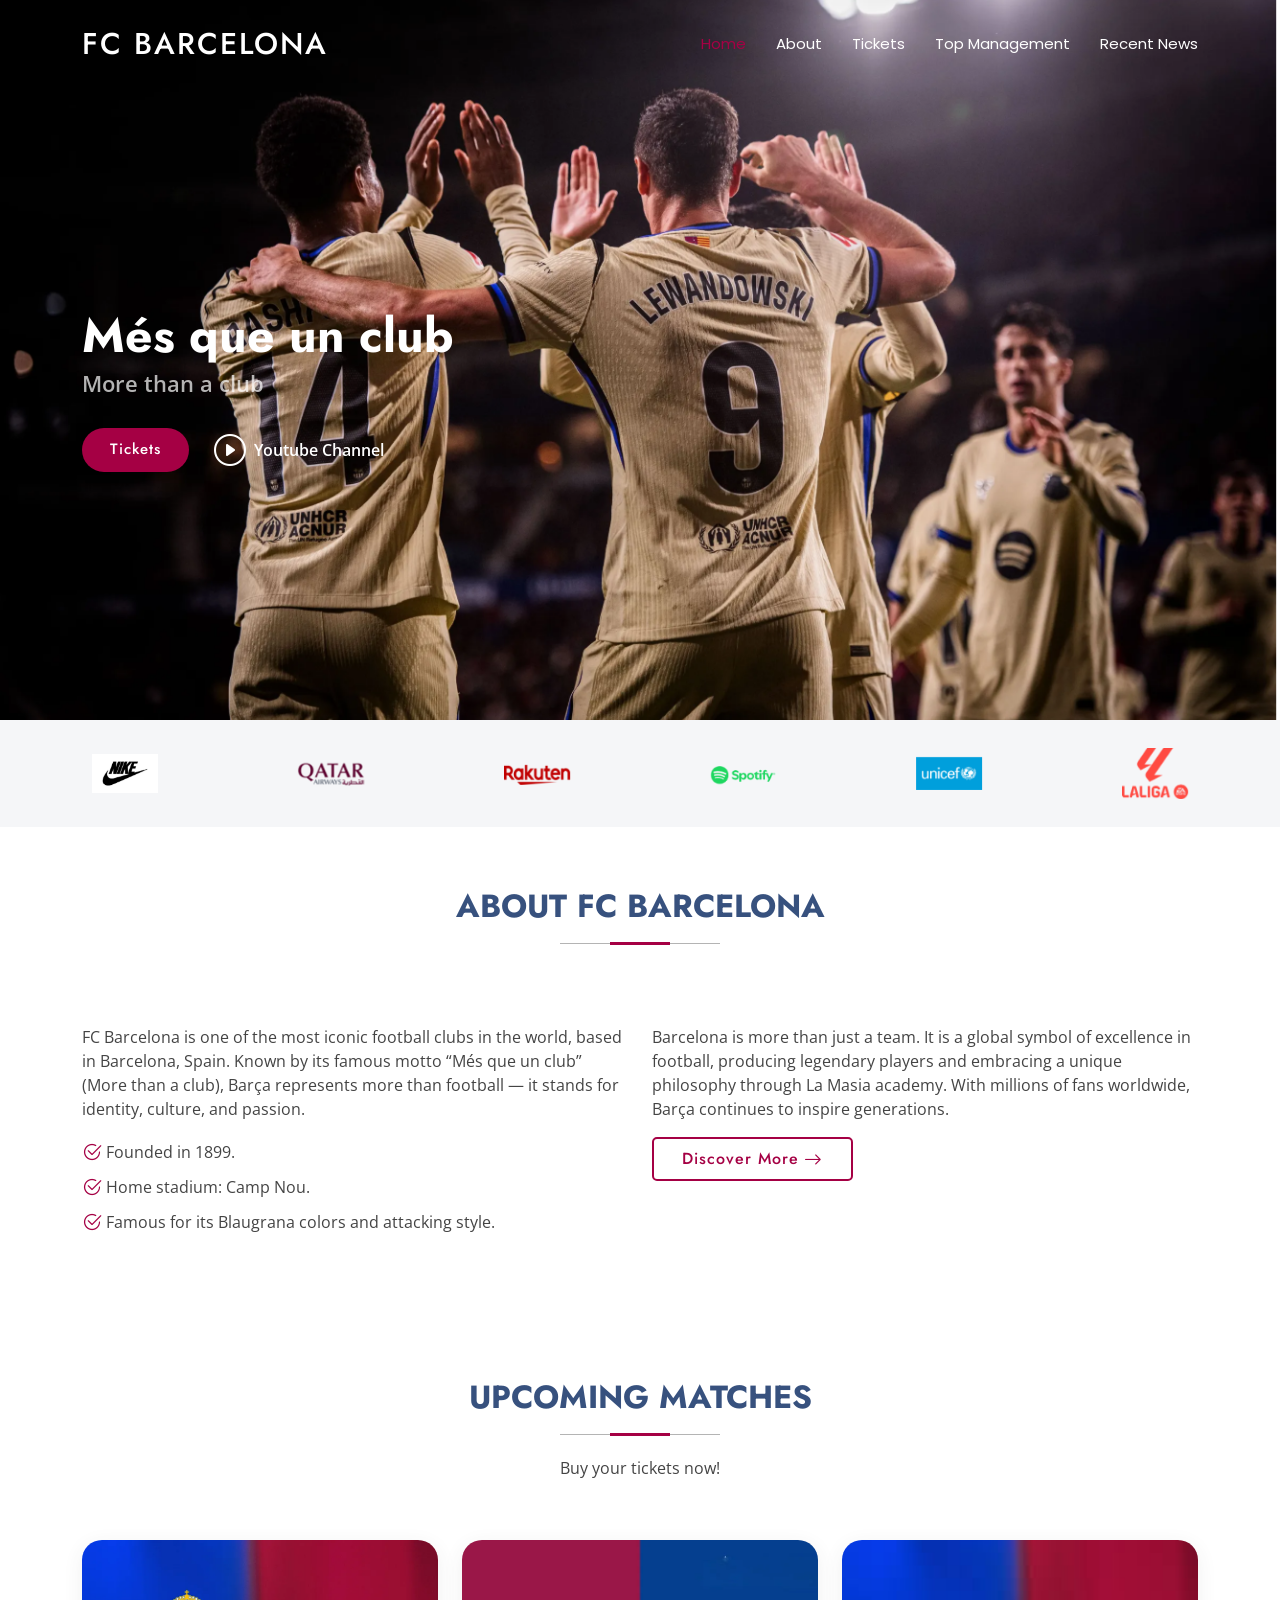
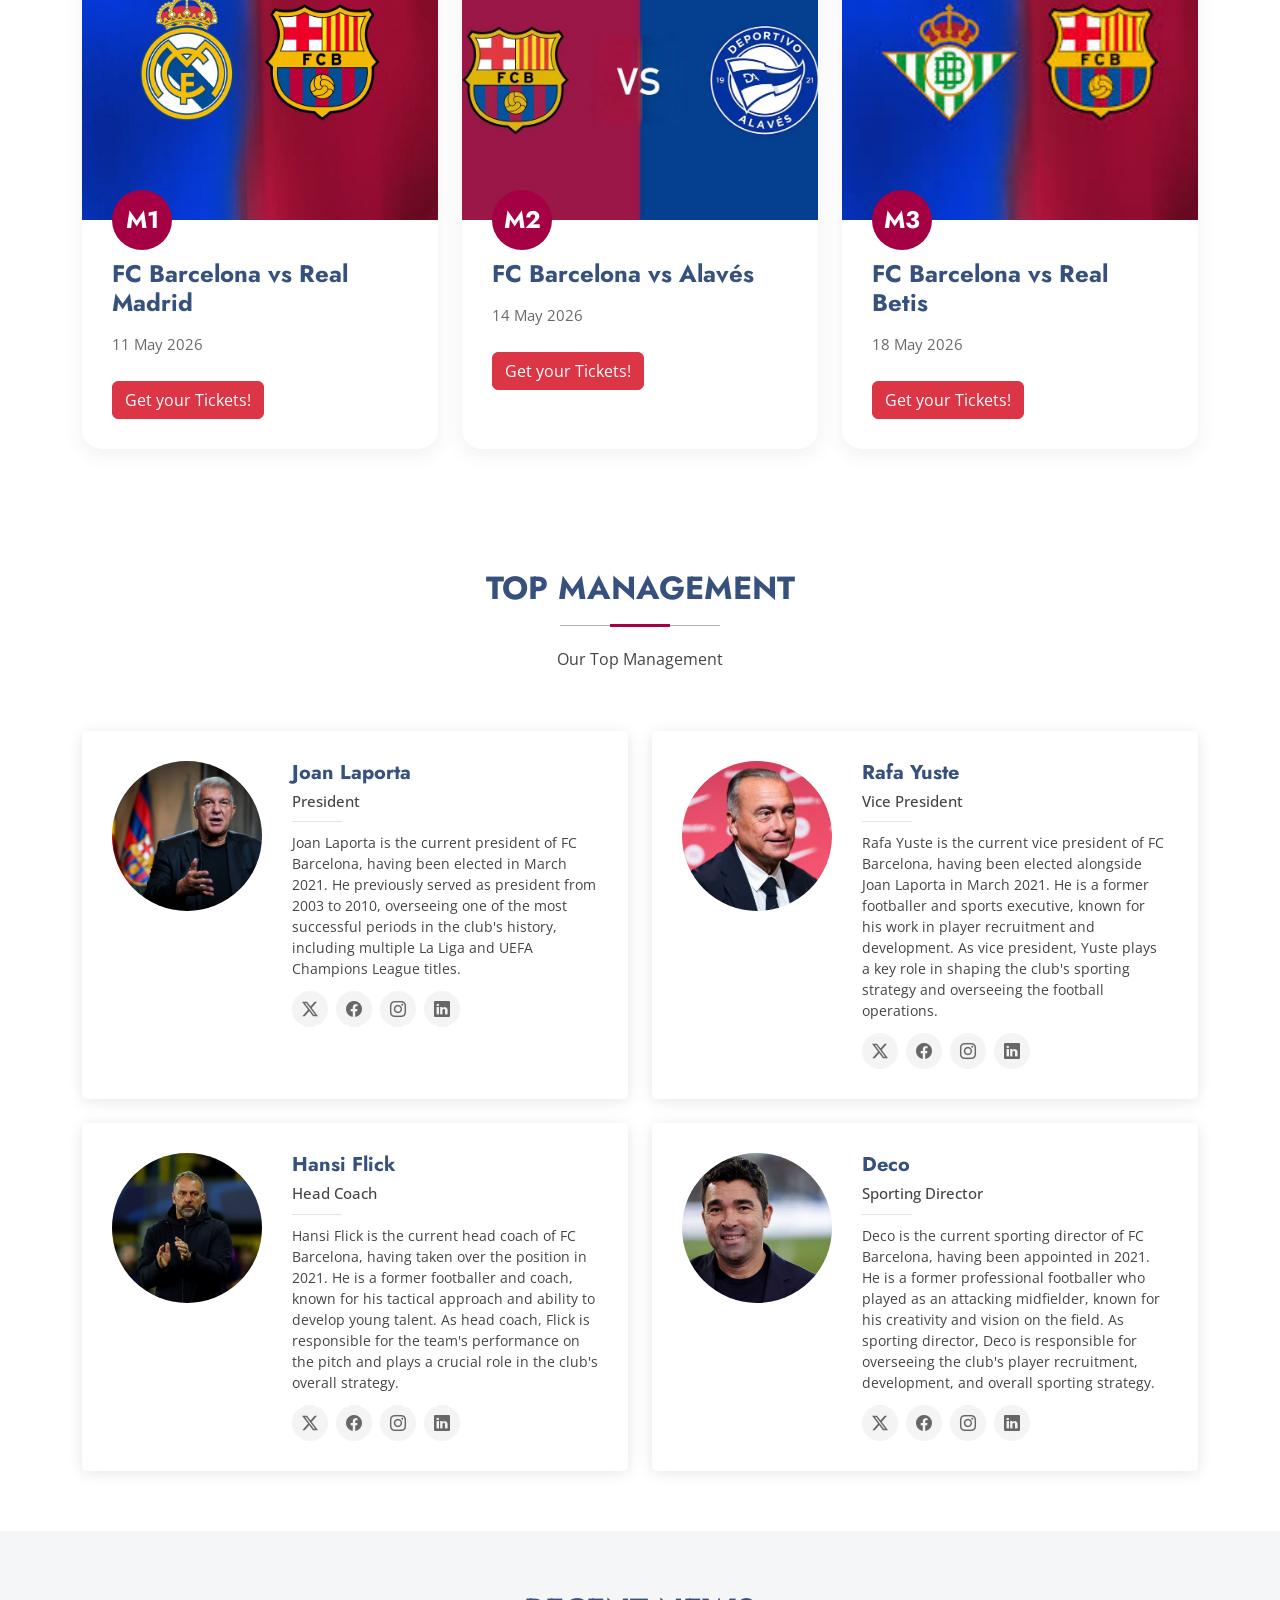
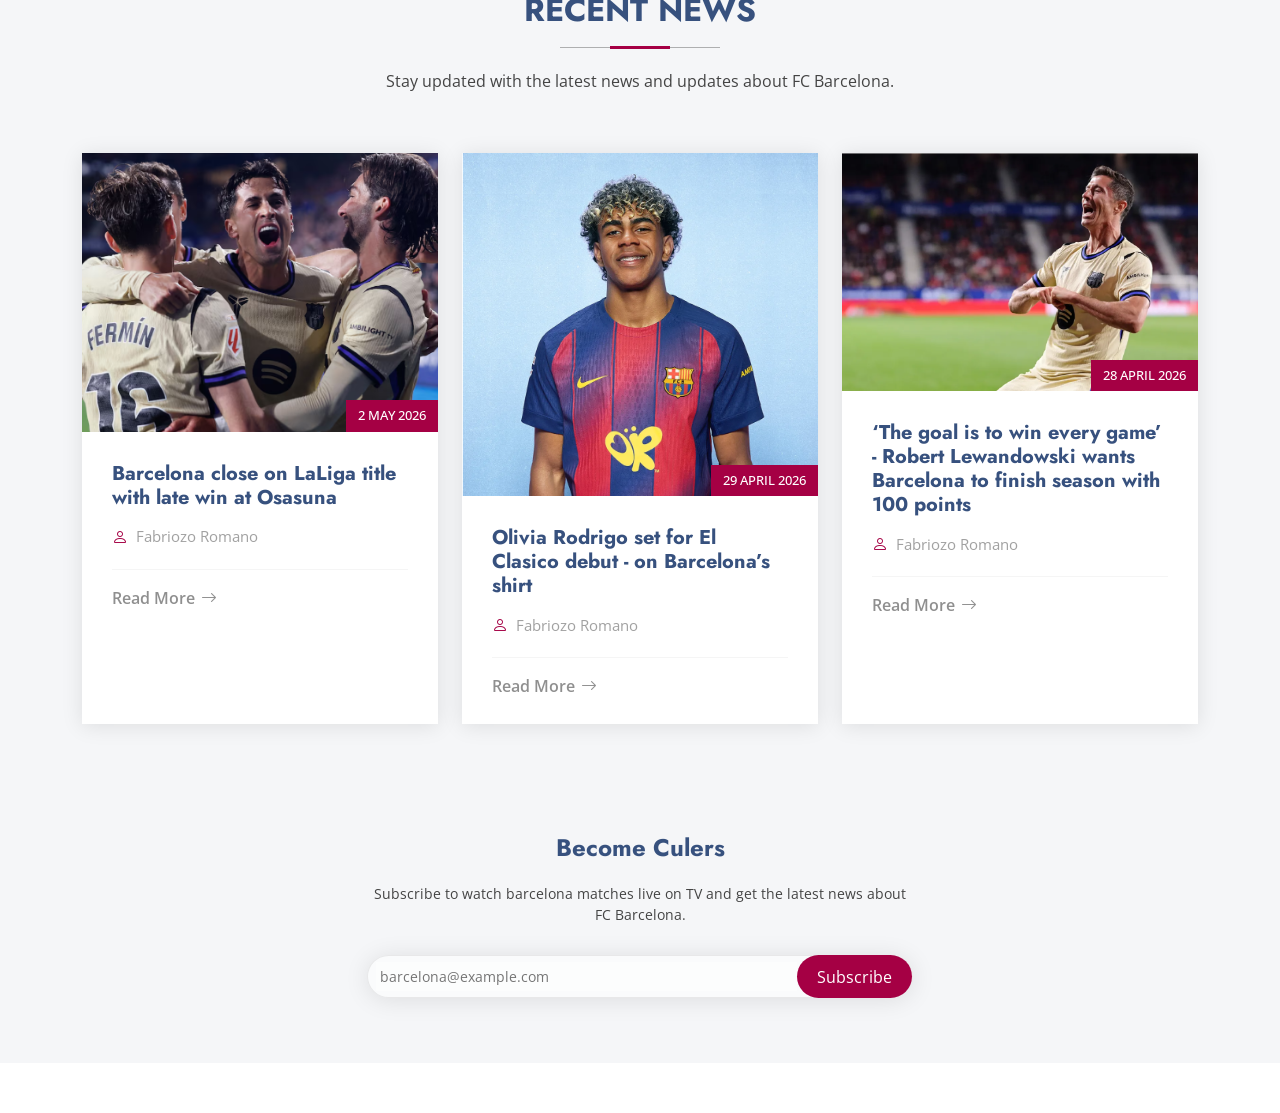
==== tugas_ets.html @ 49ce2899 "Tugas pra ETS" ====
<!doctype html>
<html lang="en">

<head>
    <meta charset="utf-8" />
    <meta content="width=device-width, initial-scale=1.0" name="viewport" />
    <title>Index - Arsha Bootstrap Template</title>
    <meta name="description" content="" />
    <meta name="keywords" content="" />

    <!-- Favicons -->
    <link href="assets/img/favicon.png" rel="icon" />
    <link href="assets/img/apple-touch-icon.png" rel="apple-touch-icon" />

    <!-- Fonts -->
    <link href="https://fonts.googleapis.com" rel="preconnect" />
    <link href="https://fonts.gstatic.com" rel="preconnect" crossorigin />
    <link
        href="https://fonts.googleapis.com/css2?family=Open+Sans:ital,wght@0,300;0,400;0,500;0,600;0,700;0,800;1,300;1,400;1,500;1,600;1,700;1,800&family=Poppins:ital,wght@0,100;0,200;0,300;0,400;0,500;0,600;0,700;0,800;0,900;1,100;1,200;1,300;1,400;1,500;1,600;1,700;1,800;1,900&family=Jost:ital,wght@0,100;0,200;0,300;0,400;0,500;0,600;0,700;0,800;0,900;1,100;1,200;1,300;1,400;1,500;1,600;1,700;1,800;1,900&display=swap"
        rel="stylesheet" />

    <!-- Vendor CSS Files -->
    <link href="assets/vendor/bootstrap/css/bootstrap.min.css" rel="stylesheet" />
    <link href="assets/vendor/bootstrap-icons/bootstrap-icons.css" rel="stylesheet" />
    <link href="assets/vendor/aos/aos.css" rel="stylesheet" />
    <link href="assets/vendor/glightbox/css/glightbox.min.css" rel="stylesheet" />
    <link href="assets/vendor/swiper/swiper-bundle.min.css" rel="stylesheet" />

    <!-- Main CSS File -->
    <link href="assets/css/main.css" rel="stylesheet" />

    <!-- =======================================================
  * Template Name: Arsha
  * Template URL: https://bootstrapmade.com/arsha-free-bootstrap-html-template-corporate/
  * Updated: Feb 22 2025 with Bootstrap v5.3.3
  * Author: BootstrapMade.com
  * License: https://bootstrapmade.com/license/
  ======================================================== -->
</head>

<body class="index-page">
    <header id="header" class="header d-flex align-items-center fixed-top">
        <div class="container-fluid container-xl position-relative d-flex align-items-center">
            <a href="index.html" class="logo d-flex align-items-center me-auto">
                <!-- Uncomment the line below if you also wish to use an image logo -->
                <!-- <img src="assets/img/logo.webp" alt=""> -->
                <h1 class="sitename">FC Barcelona</h1>
            </a>

            <nav id="navmenu" class="navmenu">
                <ul>
                    <li><a href="#hero" class="active">Home</a></li>
                    <li><a href="#about">About</a></li>
                    <li><a href="#tickets">Tickets</a></li>
                    <li><a href="#top-management">Top Management</a></li>
                    <li><a href="#recent-news-postst">Recent News</a></li>
                </ul>
                <i class="mobile-nav-toggle d-xl-none bi bi-list"></i>
            </nav>
        </div>
    </header>

    <main class="main">
        <!-- Hero Section -->
        <section id="hero" class="hero section dark-background" style="
          background-image: url(&quot;assets/img/fc\ barcelona.png&quot;);
          background-size: cover;
          background-position: center;
        ">
            <div class="container">
                <div class="row gy-4">
                    <div class="col-lg-6 order-2 order-lg-1 d-flex flex-column justify-content-center"
                        data-aos="zoom-out">
                        <h1>Més que un club</h1>
                        <p>More than a club</p>
                        <div class="d-flex">
                            <a href="#tickets" class="btn-get-started">Tickets</a>
                            <a href="https://www.youtube.com/channel/UC14UlmYlSNiQCBe9Eookf_A"
                                class="glightbox btn-watch-video d-flex align-items-center"><i
                                    class="bi bi-play-circle"></i><span>Youtube Channel</span></a>
                        </div>
                    </div>
                </div>
            </div>
        </section>
        <!-- /Hero Section -->

        <!-- Clients Section -->
        <section id="clients" class="clients section light-background">
            <div class="container" data-aos="zoom-in">
                <div class="swiper init-swiper">
                    <script type="application/json" class="swiper-config">
              {
                "loop": true,
                "speed": 600,
                "autoplay": {
                  "delay": 5000
                },
                "slidesPerView": "auto",
                "pagination": {
                  "el": ".swiper-pagination",
                  "type": "bullets",
                  "clickable": true
                },
                "breakpoints": {
                  "320": {
                    "slidesPerView": 2,
                    "spaceBetween": 40
                  },
                  "480": {
                    "slidesPerView": 3,
                    "spaceBetween": 60
                  },
                  "640": {
                    "slidesPerView": 4,
                    "spaceBetween": 80
                  },
                  "992": {
                    "slidesPerView": 5,
                    "spaceBetween": 120
                  },
                  "1200": {
                    "slidesPerView": 6,
                    "spaceBetween": 120
                  }
                }
              }
            </script>
                    <div class="swiper-wrapper align-items-center">
                        <div class="swiper-slide">
                            <img src="assets/img/logo/nike.jpg" class="img-fluid" alt="" />
                        </div>
                        <div class="swiper-slide">
                            <img src="assets/img/logo/qatar-airways.png" class="img-fluid" alt="" />
                        </div>
                        <div class="swiper-slide">
                            <img src="assets/img/logo/rakuten.png" class="img-fluid" alt="" />
                        </div>
                        <div class="swiper-slide">
                            <img src="assets/img/logo/spotify.png" class="img-fluid" alt="" />
                        </div>
                        <div class="swiper-slide">
                            <img src="assets/img/logo/unicef.png" class="img-fluid" alt="" />
                        </div>
                        <div class="swiper-slide">
                            <img src="assets/img/logo/LaLiga_EA_Sports_2023_Vertical_Logo.svg.png" class="img-fluid"
                                alt="" />
                        </div>
                        <div class="swiper-slide">
                            <img src="assets/img/logo/New_Beko_logo.svg.png" class="img-fluid" alt="" />
                        </div>
                        <div class="swiper-slide">
                            <img src="assets/img/logo/UEFA_Champions_League.svg" class="img-fluid" alt="" />
                        </div>
                    </div>
                </div>
            </div>
        </section>
        <!-- /Clients Section -->

        <!-- About Section -->
        <section id="about" class="about section">
            <div class="container section-title" data-aos="fade-up">
                <h2>About FC Barcelona</h2>
            </div>

            <div class="container">
                <div class="row gy-4">
                    <div class="col-lg-6 content" data-aos="fade-up" data-aos-delay="100">
                        <p>
                            FC Barcelona is one of the most iconic football clubs in the
                            world, based in Barcelona, Spain. Known by its famous motto “Més
                            que un club” (More than a club), Barça represents more than
                            football — it stands for identity, culture, and passion.
                        </p>
                        <ul>
                            <li>
                                <i class="bi bi-check2-circle"></i>
                                <span>Founded in 1899.</span>
                            </li>
                            <li>
                                <i class="bi bi-check2-circle"></i>
                                <span>Home stadium: Camp Nou.</span>
                            </li>
                            <li>
                                <i class="bi bi-check2-circle"></i>
                                <span>Famous for its Blaugrana colors and attacking style.</span>
                            </li>
                        </ul>
                    </div>

                    <div class="col-lg-6" data-aos="fade-up" data-aos-delay="200">
                        <p>
                            Barcelona is more than just a team. It is a global symbol of
                            excellence in football, producing legendary players and
                            embracing a unique philosophy through La Masia academy. With
                            millions of fans worldwide, Barça continues to inspire
                            generations.
                        </p>
                        <a href="#" class="read-more">
                            <span>Discover More</span><i class="bi bi-arrow-right"></i>
                        </a>
                    </div>
                </div>
            </div>
        </section>
        <!-- Tickets Section -->
        <section id="tickets" class="work-process section">
            <!-- Section Title -->
            <div class="container section-title" data-aos="fade-up">
                <h2>Upcoming Matches</h2>
                <p>Buy your tickets now!</p>
            </div>
            <!-- End Section Title -->

            <div class="container" data-aos="fade-up" data-aos-delay="100">
                <div class="row gy-5">
                    <div class="col-lg-4" data-aos="fade-up" data-aos-delay="200">
                        <div class="steps-item">
                            <div class="steps-image">
                                <img src="assets/img/tickets/madrid.webp" alt="Step 1" class="img-fluid"
                                    loading="lazy" />
                            </div>
                            <div class="steps-content">
                                <div class="steps-number">M1</div>
                                <h3>FC Barcelona vs Real Madrid</h3>
                                <p>11 May 2026</p>
                                <div class="steps-features">
                                    <a href="#" class="btn btn-danger">Get your Tickets!</a>
                                </div>
                            </div>
                        </div>
                        <!-- End Steps Item -->
                    </div>
                     <div class="col-lg-4" data-aos="fade-up" data-aos-delay="200">
                        <div class="steps-item">
                            <div class="steps-image">
                                <img src="assets/img/tickets/alaves.webp" alt="Step 1" class="img-fluid"
                                    loading="lazy" />
                            </div>
                            <div class="steps-content">
                                <div class="steps-number">M2</div>
                                <h3>FC Barcelona vs Alavés</h3>
                                <p>14 May 2026</p>
                                <div class="steps-features">
                                    <a href="#" class="btn btn-danger">Get your Tickets!</a>
                                </div>
                            </div>
                        </div>
                        <!-- End Steps Item -->
                    </div>
                    <div class="col-lg-4" data-aos="fade-up" data-aos-delay="200">
                        <div class="steps-item">
                            <div class="steps-image">
                                <img src="assets/img/tickets/realbetis.jpg" alt="Step 1" class="img-fluid"
                                    loading="lazy" />
                            </div>
                            <div class="steps-content">
                                <div class="steps-number">M3</div>
                                <h3>FC Barcelona vs Real Betis</h3>
                                <p>18 May 2026</p>
                                <div class="steps-features">
                                    <a href="#" class="btn btn-danger">Get your Tickets!</a>
                                </div>
                            </div>
                        </div>
                        <!-- End Steps Item -->
                    </div>
                </div>
            </div>
        </section>
        <!-- /Tickets Section -->
         
        <!-- Top Management Section -->
        <section id="top-management" class="team section">
            <!-- Section Title -->
            <div class="container section-title" data-aos="fade-up">
                <h2>Top Management</h2>
                <p>
                   Our Top Management
                </p>
            </div>
            <!-- End Section Title -->

            <div class="container">
                <div class="row gy-4">
                    <div class="col-lg-6" data-aos="fade-up" data-aos-delay="100">
                        <div class="team-member d-flex align-items-start">
                            <div class="pic">
                                <img src="assets/img/top-management/joanlaporta.webp" class="img-fluid" alt="" />
                            </div>
                            <div class="member-info">
                                <h4>Joan Laporta</h4>
                                <span>President</span>
                                <p>
                                    Joan Laporta is the current president of FC Barcelona, having
                                    been elected in March 2021. He previously served as president
                                    from 2003 to 2010, overseeing one of the most successful
                                    periods in the club's history, including multiple La Liga and
                                    UEFA Champions League titles.
                                </p>
                                <div class="social">
                                    <a href=""><i class="bi bi-twitter-x"></i></a>
                                    <a href=""><i class="bi bi-facebook"></i></a>
                                    <a href=""><i class="bi bi-instagram"></i></a>
                                    <a href=""> <i class="bi bi-linkedin"></i> </a>
                                </div>
                            </div>
                        </div>
                    </div>
                    <!-- End Top Management Member -->

                    <div class="col-lg-6" data-aos="fade-up" data-aos-delay="200">
                        <div class="team-member d-flex align-items-start">
                            <div class="pic">
                                <img src="assets/img/top-management/rafa-yuste-berharap-barcelona-menangkan-gelar-lebih-cepat.webp" class="img-fluid" alt="" />
                            </div>
                            <div class="member-info">
                                <h4>Rafa Yuste</h4>
                                <span>Vice President</span>
                                <p>
                                    Rafa Yuste is the current vice president of FC Barcelona, having
                                    been elected alongside Joan Laporta in March 2021. He is a
                                    former footballer and sports executive, known for his work in
                                    player recruitment and development. As vice president, Yuste
                                    plays a key role in shaping the club's sporting strategy and
                                    overseeing the football operations.
                                </p>
                                <div class="social">
                                    <a href=""><i class="bi bi-twitter-x"></i></a>
                                    <a href=""><i class="bi bi-facebook"></i></a>
                                    <a href=""><i class="bi bi-instagram"></i></a>
                                    <a href=""> <i class="bi bi-linkedin"></i> </a>
                                </div>
                            </div>
                        </div>
                    </div>
                    <!-- End Top Management Member -->

                    <div class="col-lg-6" data-aos="fade-up" data-aos-delay="300">
                        <div class="team-member d-flex align-items-start">
                            <div class="pic">
                                <img src="assets/img/top-management/hansi-flick-1762399552966.jpeg" class="img-fluid" alt="" />
                            </div>
                            <div class="member-info">
                                <h4>Hansi Flick</h4>
                                <span>Head Coach</span>
                                <p>
                                    Hansi Flick is the current head coach of FC Barcelona, having taken over the position in 2021. He is a former footballer and coach, known for his tactical approach and ability to develop young talent. As head coach, Flick is responsible for the team's performance on the pitch and plays a crucial role in the club's overall strategy.
                                </p>
                                <div class="social">
                                    <a href=""><i class="bi bi-twitter-x"></i></a>
                                    <a href=""><i class="bi bi-facebook"></i></a>
                                    <a href=""><i class="bi bi-instagram"></i></a>
                                    <a href=""> <i class="bi bi-linkedin"></i> </a>
                                </div>
                            </div>
                        </div>
                    </div>
                    <!-- End Top Management Member -->

                    <div class="col-lg-6" data-aos="fade-up" data-aos-delay="400">
                        <div class="team-member d-flex align-items-start">
                            <div class="pic">
                                <img src="assets/img/top-management/Deco.jpg" class="img-fluid" alt="" />
                            </div>
                            <div class="member-info">
                                <h4>Deco</h4>
                                <span>Sporting Director</span>
                                <p>
                                    Deco is the current sporting director of FC Barcelona, having
                                    been appointed in 2021. He is a former professional footballer
                                    who played as an attacking midfielder, known for his creativity
                                    and vision on the field. As sporting director, Deco is
                                    responsible for overseeing the club's player recruitment,
                                    development, and overall sporting strategy.
                                </p>
                                <div class="social">
                                    <a href=""><i class="bi bi-twitter-x"></i></a>
                                    <a href=""><i class="bi bi-facebook"></i></a>
                                    <a href=""><i class="bi bi-instagram"></i></a>
                                    <a href=""> <i class="bi bi-linkedin"></i> </a>
                                </div>
                            </div>
                        </div>
                    </div>
                    <!-- End Top Management Member -->
                </div>
            </div>
        </section>
        <!-- /Top Management Section -->

  

     

        <!-- Recent News  Section -->
        <section id="recent-news-postst" class="recent-blog-postst section light-background">
            <!-- Section Title -->
            <div class="container section-title" data-aos="fade-up">
                <h2>Recent News</h2>
                <p>
                    Stay updated with the latest news and updates about FC Barcelona.
                </p>
            </div>
            <!-- End Section Title -->

            <div class="container">
                <div class="row gy-5">
                    <div class="col-xl-4 col-md-6">
                        <div class="post-item position-relative h-100" data-aos="fade-up" data-aos-delay="100">
                            <div class="post-img position-relative overflow-hidden">
                                <img src="assets/img/news/news1.png" class="img-fluid" alt="" />
                                <span class="post-date">2 May 2026</span>
                            </div>

                            <div class="post-content d-flex flex-column">
                                <h3 class="post-title">
                                    Barcelona close on LaLiga title with late win at Osasuna
                                </h3>

                                <div class="meta d-flex align-items-center">
                                    <div class="d-flex align-items-center">
                                        <i class="bi bi-person"></i>
                                        <span class="ps-2">Fabriozo Romano</span>
                                    </div>
                                   
                                </div>

                                <hr />

                                <a href="blog-details.html" class="readmore stretched-link"><span>Read More</span><i
                                        class="bi bi-arrow-right"></i></a>
                            </div>
                        </div>
                    </div>
                    <!-- End post item -->

                    <div class="col-xl-4 col-md-6">
                        <div class="post-item position-relative h-100" data-aos="fade-up" data-aos-delay="200">
                            <div class="post-img position-relative overflow-hidden">
                                <img src="assets/img/news/news2.png" class="img-fluid" alt="" />
                                <span class="post-date">29 April 2026</span>
                            </div>

                            <div class="post-content d-flex flex-column">
                                <h3 class="post-title">
                                    Olivia Rodrigo set for El Clasico debut - on Barcelona’s shirt
                                </h3>

                                <div class="meta d-flex align-items-center">
                                    <div class="d-flex align-items-center">
                                        <i class="bi bi-person"></i>
                                        <span class="ps-2">Fabriozo Romano</span>
                                    </div>
                                </div>

                                <hr />

                                <a href="blog-details.html" class="readmore stretched-link"><span>Read More</span><i
                                        class="bi bi-arrow-right"></i></a>
                            </div>
                        </div>
                    </div>
                    <!-- End post item -->

                    <div class="col-xl-4 col-md-6" data-aos="fade-up" data-aos-delay="300">
                        <div class="post-item position-relative h-100">
                            <div class="post-img position-relative overflow-hidden">
                                <img src="assets/img/news/news3.png" class="img-fluid" alt="" />
                                <span class="post-date">28 April 2026</span>
                            </div>

                            <div class="post-content d-flex flex-column">
                                <h3 class="post-title">
                                    ‘The goal is to win every game’ - Robert Lewandowski wants Barcelona to finish season with 100 points
                                </h3>

                                <div class="meta d-flex align-items-center">
                                    <div class="d-flex align-items-center">
                                        <i class="bi bi-person"></i>
                                        <span class="ps-2">Fabriozo Romano</span>
                                    </div>                                  
                                </div>

                                <hr />

                                <a href="blog-details.html" class="readmore stretched-link"><span>Read More</span><i
                                        class="bi bi-arrow-right"></i></a>
                            </div>
                        </div>
                    </div>
                    <!-- End post item -->
                </div>
            </div>
        </section>
        <!-- /Recent Blog Postst Section -->
    </main>

    <footer id="footer" class="footer">
        <div class="footer-newsletter">
            <div class="container">
                <div class="row justify-content-center text-center">
                    <div class="col-lg-6">
                        <h4>Become Culers</h4>
                        <p>
                            Subscribe to watch barcelona matches live on TV and get the latest news about FC Barcelona. 
                        </p>
                        <form action="#" method="post" class="php-email-form">
                            <div class="newsletter-form">
                                <input type="email" name="email" placeholder="barcelona@example.com" /><input type="submit" value="Subscribe" /> 
                            </div>
                        </form>
                    </div>
                </div>
            </div>
        </div>
    </footer>

    <!-- Scroll Top -->
    <a href="#" id="scroll-top" class="scroll-top d-flex align-items-center justify-content-center"><i
            class="bi bi-arrow-up-short"></i></a>

    <!-- Preloader -->
    <div id="preloader"></div>

    <!-- Vendor JS Files -->
    <script src="assets/vendor/bootstrap/js/bootstrap.bundle.min.js"></script>
    <script src="assets/vendor/php-email-form/validate.js"></script>
    <script src="assets/vendor/aos/aos.js"></script>
    <script src="assets/vendor/glightbox/js/glightbox.min.js"></script>
    <script src="assets/vendor/swiper/swiper-bundle.min.js"></script>
    <script src="assets/vendor/waypoints/noframework.waypoints.js"></script>
    <script src="assets/vendor/imagesloaded/imagesloaded.pkgd.min.js"></script>
    <script src="assets/vendor/isotope-layout/isotope.pkgd.min.js"></script>

    <!-- Main JS File -->
    <script src="assets/js/main.js"></script>
</body>

</html>
---- assets/css/main.css ----
/**
* Template Name: Arsha
* Template URL: https://bootstrapmade.com/arsha-free-bootstrap-html-template-corporate/
* Updated: Feb 22 2025 with Bootstrap v5.3.3
* Author: BootstrapMade.com
* License: https://bootstrapmade.com/license/
*/

/*--------------------------------------------------------------
# Font & Color Variables
# Help: https://bootstrapmade.com/color-system/
--------------------------------------------------------------*/
/* Fonts */
:root {
  --default-font: "Open Sans",  system-ui, -apple-system, "Segoe UI", Roboto, "Helvetica Neue", Arial, "Noto Sans", "Liberation Sans", sans-serif, "Apple Color Emoji", "Segoe UI Emoji", "Segoe UI Symbol", "Noto Color Emoji";
  --heading-font: "Jost",  sans-serif;
  --nav-font: "Poppins",  sans-serif;
}

/* Global Colors - The following color variables are used throughout the website. Updating them here will change the color scheme of the entire website */
:root { 
  --background-color: #ffffff; /* Background color for the entire website, including individual sections */
  --default-color: #444444; /* Default color used for the majority of the text content across the entire website */
  --heading-color: #37517e; /* Color for headings, subheadings and title throughout the website */
  --accent-color: #A50044; /* Accent color that represents your brand on the website. It's used for buttons, links, and other elements that need to stand out */
  --surface-color: #ffffff; /* The surface color is used as a background of boxed elements within sections, such as cards, icon boxes, or other elements that require a visual separation from the global background. */
  --contrast-color: #ffffff; /* Contrast color for text, ensuring readability against backgrounds of accent, heading, or default colors. */
}

/* Nav Menu Colors - The following color variables are used specifically for the navigation menu. They are separate from the global colors to allow for more customization options */
:root {
  --nav-color: #ffffff;  /* The default color of the main navmenu links */
  --nav-hover-color: #A50044; /* Applied to main navmenu links when they are hovered over or active */
  --nav-mobile-background-color: #ffffff; /* Used as the background color for mobile navigation menu */
  --nav-dropdown-background-color: #ffffff; /* Used as the background color for dropdown items that appear when hovering over primary navigation items */
  --nav-dropdown-color: #444444; /* Used for navigation links of the dropdown items in the navigation menu. */
  --nav-dropdown-hover-color: #A50044; /* Similar to --nav-hover-color, this color is applied to dropdown navigation links when they are hovered over. */
}

/* Color Presets - These classes override global colors when applied to any section or element, providing reuse of the sam color scheme. */

.light-background {
  --background-color: #f5f6f8;
  --surface-color: #ffffff;
}

.dark-background {
  --background-color: #37517e;
  --default-color: #ffffff;
  --heading-color: #ffffff;
  --surface-color: #4668a2;
  --contrast-color: #ffffff;
}

/* Smooth scroll */
:root {
  scroll-behavior: smooth;
}

/*--------------------------------------------------------------
# General Styling & Shared Classes
--------------------------------------------------------------*/
body {
  color: var(--default-color);
  background-color: var(--background-color);
  font-family: var(--default-font);
}

a {
  color: var(--accent-color);
  text-decoration: none;
  transition: 0.3s;
}

a:hover {
  color: color-mix(in srgb, var(--accent-color), transparent 25%);
  text-decoration: none;
}

h1,
h2,
h3,
h4,
h5,
h6 {
  color: var(--heading-color);
  font-family: var(--heading-font);
}

/* PHP Email Form Messages
------------------------------*/
.php-email-form .error-message {
  display: none;
  background: #df1529;
  color: #ffffff;
  text-align: left;
  padding: 15px;
  margin-bottom: 24px;
  font-weight: 600;
}

.php-email-form .sent-message {
  display: none;
  color: #ffffff;
  background: #059652;
  text-align: center;
  padding: 15px;
  margin-bottom: 24px;
  font-weight: 600;
}

.php-email-form .loading {
  display: none;
  background: var(--surface-color);
  text-align: center;
  padding: 15px;
  margin-bottom: 24px;
}

.php-email-form .loading:before {
  content: "";
  display: inline-block;
  border-radius: 50%;
  width: 24px;
  height: 24px;
  margin: 0 10px -6px 0;
  border: 3px solid var(--accent-color);
  border-top-color: var(--surface-color);
  animation: php-email-form-loading 1s linear infinite;
}

@keyframes php-email-form-loading {
  0% {
    transform: rotate(0deg);
  }

  100% {
    transform: rotate(360deg);
  }
}

/*--------------------------------------------------------------
# Global Header
--------------------------------------------------------------*/
.header {
  --background-color: #3d4d6a;
  --heading-color: #ffffff;
  color: var(--default-color);
  background-color: var(--background-color);
  padding: 15px 0;
  transition: all 0.5s;
  z-index: 997;
}

.header .logo {
  line-height: 1;
}

.header .logo img {
  max-height: 36px;
  margin-right: 8px;
}

.header .logo h1 {
  font-size: 30px;
  margin: 0;
  font-weight: 500;
  color: var(--heading-color);
  letter-spacing: 2px;
  text-transform: uppercase;
}

.header .btn-getstarted,
.header .btn-getstarted:focus {
  color: var(--contrast-color);
  background: var(--accent-color);
  font-size: 14px;
  padding: 8px 25px;
  margin: 0 0 0 30px;
  border-radius: 50px;
  transition: 0.3s;
}

.header .btn-getstarted:hover,
.header .btn-getstarted:focus:hover {
  color: var(--contrast-color);
  background: color-mix(in srgb, var(--accent-color), transparent 15%);
}

@media (max-width: 1200px) {
  .header .logo {
    order: 1;
  }

  .header .btn-getstarted {
    order: 2;
    margin: 0 15px 0 0;
    padding: 6px 15px;
  }

  .header .navmenu {
    order: 3;
  }
}

/* Index Page Header
------------------------------*/
.index-page .header {
  --background-color: rgba(255, 255, 255, 0);
  --heading-color: #ffffff;
  --nav-color: #ffffff;
}

/* Index Page Header on Scroll
------------------------------*/
.index-page.scrolled .header {
  --background-color: rgba(165, 0, 68, 0.6); /* transparan */
}

/*--------------------------------------------------------------
# Navigation Menu
--------------------------------------------------------------*/
/* Desktop Navigation */
@media (min-width: 1200px) {
  .navmenu {
    padding: 0;
  }

  .navmenu ul {
    margin: 0;
    padding: 0;
    display: flex;
    list-style: none;
    align-items: center;
  }

  .navmenu li {
    position: relative;
  }

  .navmenu a,
  .navmenu a:focus {
    color: var(--nav-color);
    padding: 18px 15px;
    font-size: 15px;
    font-family: var(--nav-font);
    font-weight: 400;
    display: flex;
    align-items: center;
    justify-content: space-between;
    white-space: nowrap;
    transition: 0.3s;
  }

  .navmenu a i,
  .navmenu a:focus i {
    font-size: 12px;
    line-height: 0;
    margin-left: 5px;
    transition: 0.3s;
  }

  .navmenu li:last-child a {
    padding-right: 0;
  }

  .navmenu li:hover>a,
  .navmenu .active,
  .navmenu .active:focus {
    color: var(--nav-hover-color);
  }

  .navmenu .dropdown ul {
    margin: 0;
    padding: 10px 0;
    background: var(--nav-dropdown-background-color);
    display: block;
    position: absolute;
    visibility: hidden;
    left: 14px;
    top: 130%;
    opacity: 0;
    transition: 0.3s;
    border-radius: 4px;
    z-index: 99;
    box-shadow: 0px 0px 30px rgba(0, 0, 0, 0.1);
  }

  .navmenu .dropdown ul li {
    min-width: 200px;
  }

  .navmenu .dropdown ul a {
    padding: 10px 20px;
    font-size: 15px;
    text-transform: none;
    color: var(--nav-dropdown-color);
  }

  .navmenu .dropdown ul a i {
    font-size: 12px;
  }

  .navmenu .dropdown ul a:hover,
  .navmenu .dropdown ul .active:hover,
  .navmenu .dropdown ul li:hover>a {
    color: var(--nav-dropdown-hover-color);
  }

  .navmenu .dropdown:hover>ul {
    opacity: 1;
    top: 100%;
    visibility: visible;
  }

  .navmenu .dropdown .dropdown ul {
    top: 0;
    left: -90%;
    visibility: hidden;
  }

  .navmenu .dropdown .dropdown:hover>ul {
    opacity: 1;
    top: 0;
    left: -100%;
    visibility: visible;
  }

  .navmenu .megamenu {
    position: static;
  }

  .navmenu .megamenu ul {
    margin: 0;
    padding: 10px;
    background: var(--nav-dropdown-background-color);
    box-shadow: 0px 0px 20px rgba(0, 0, 0, 0.1);
    position: absolute;
    top: 130%;
    left: 0;
    right: 0;
    visibility: hidden;
    opacity: 0;
    display: flex;
    transition: 0.3s;
    border-radius: 4px;
    z-index: 99;
  }

  .navmenu .megamenu ul li {
    flex: 1;
  }

  .navmenu .megamenu ul li a,
  .navmenu .megamenu ul li:hover>a {
    padding: 10px 20px;
    font-size: 15px;
    color: var(--nav-dropdown-color);
  }

  .navmenu .megamenu ul li a:hover,
  .navmenu .megamenu ul li .active,
  .navmenu .megamenu ul li .active:hover {
    color: var(--nav-dropdown-hover-color);
  }

  .navmenu .megamenu:hover>ul {
    opacity: 1;
    top: 100%;
    visibility: visible;
  }

  .navmenu .dd-box-shadow {
    box-shadow: 0px 0px 30px rgba(0, 0, 0, 0.1);
  }
}

/* Mobile Navigation */
@media (max-width: 1199px) {
  .mobile-nav-toggle {
    color: var(--nav-color);
    font-size: 28px;
    line-height: 0;
    margin-right: 10px;
    cursor: pointer;
    transition: color 0.3s;
  }

  .navmenu {
    padding: 0;
    z-index: 9997;
  }

  .navmenu ul {
    display: none;
    list-style: none;
    position: absolute;
    inset: 60px 20px 20px 20px;
    padding: 10px 0;
    margin: 0;
    border-radius: 6px;
    background-color: var(--nav-mobile-background-color);
    overflow-y: auto;
    transition: 0.3s;
    z-index: 9998;
    box-shadow: 0px 0px 30px rgba(0, 0, 0, 0.1);
  }

  .navmenu a,
  .navmenu a:focus {
    color: var(--nav-dropdown-color);
    padding: 10px 20px;
    font-family: var(--nav-font);
    font-size: 17px;
    font-weight: 500;
    display: flex;
    align-items: center;
    justify-content: space-between;
    white-space: nowrap;
    transition: 0.3s;
  }

  .navmenu a i,
  .navmenu a:focus i {
    font-size: 12px;
    line-height: 0;
    margin-left: 5px;
    width: 30px;
    height: 30px;
    display: flex;
    align-items: center;
    justify-content: center;
    border-radius: 50%;
    transition: 0.3s;
    background-color: color-mix(in srgb, var(--accent-color), transparent 90%);
  }

  .navmenu a i:hover,
  .navmenu a:focus i:hover {
    background-color: var(--accent-color);
    color: var(--contrast-color);
  }

  .navmenu a:hover,
  .navmenu .active,
  .navmenu .active:focus {
    color: var(--nav-dropdown-hover-color);
  }

  .navmenu .active i,
  .navmenu .active:focus i {
    background-color: var(--accent-color);
    color: var(--contrast-color);
    transform: rotate(180deg);
  }

  .navmenu .dropdown ul {
    position: static;
    display: none;
    z-index: 99;
    padding: 10px 0;
    margin: 10px 20px;
    background-color: var(--nav-dropdown-background-color);
    border: 1px solid color-mix(in srgb, var(--default-color), transparent 90%);
    box-shadow: none;
    transition: all 0.5s ease-in-out;
  }

  .navmenu .dropdown ul ul {
    background-color: rgba(33, 37, 41, 0.1);
  }

  .navmenu .dropdown>.dropdown-active {
    display: block;
    background-color: rgba(33, 37, 41, 0.03);
  }

  .mobile-nav-active {
    overflow: hidden;
  }

  .mobile-nav-active .mobile-nav-toggle {
    color: #fff;
    position: absolute;
    font-size: 32px;
    top: 15px;
    right: 15px;
    margin-right: 0;
    z-index: 9999;
  }

  .mobile-nav-active .navmenu {
    position: fixed;
    overflow: hidden;
    inset: 0;
    background: rgba(33, 37, 41, 0.8);
    transition: 0.3s;
  }

  .mobile-nav-active .navmenu>ul {
    display: block;
  }
}

/*--------------------------------------------------------------
# Global Footer
--------------------------------------------------------------*/
.footer {
  color: var(--default-color);
  background-color: var(--background-color);
  font-size: 14px;
  padding-bottom: 50px;
  position: relative;
}

.footer .footer-newsletter {
  background-color: color-mix(in srgb, var(--heading-color), transparent 95%);
  padding: 50px 0;
}

.footer .footer-newsletter h4 {
  font-size: 24px;
}

.footer .footer-newsletter .newsletter-form {
  margin-top: 30px;
  margin-bottom: 15px;
  padding: 6px 8px;
  position: relative;
  background-color: color-mix(in srgb, var(--background-color), transparent 50%);
  border: 1px solid color-mix(in srgb, var(--default-color), transparent 90%);
  box-shadow: 0px 2px 25px rgba(0, 0, 0, 0.1);
  display: flex;
  transition: 0.3s;
  border-radius: 50px;
}

.footer .footer-newsletter .newsletter-form:focus-within {
  border-color: var(--accent-color);
}

.footer .footer-newsletter .newsletter-form input[type=email] {
  border: 0;
  padding: 4px;
  width: 100%;
  background-color: color-mix(in srgb, var(--background-color), transparent 50%);
  color: var(--default-color);
}

.footer .footer-newsletter .newsletter-form input[type=email]:focus-visible {
  outline: none;
}

.footer .footer-newsletter .newsletter-form input[type=submit] {
  border: 0;
  font-size: 16px;
  padding: 0 20px;
  margin: -7px -8px -7px 0;
  background: var(--accent-color);
  color: var(--contrast-color);
  transition: 0.3s;
  border-radius: 50px;
}

.footer .footer-newsletter .newsletter-form input[type=submit]:hover {
  background: color-mix(in srgb, var(--accent-color), transparent 20%);
}

.footer .footer-top {
  padding-top: 50px;
}

.footer .social-links a {
  display: flex;
  align-items: center;
  justify-content: center;
  width: 40px;
  height: 40px;
  border-radius: 50%;
  border: 1px solid color-mix(in srgb, var(--default-color), transparent 50%);
  font-size: 16px;
  color: color-mix(in srgb, var(--default-color), transparent 20%);
  margin-right: 10px;
  transition: 0.3s;
}

.footer .social-links a:hover {
  color: var(--accent-color);
  border-color: var(--accent-color);
}

.footer h4 {
  font-size: 16px;
  font-weight: bold;
  position: relative;
  padding-bottom: 12px;
}

.footer .footer-links {
  margin-bottom: 30px;
}

.footer .footer-links ul {
  list-style: none;
  padding: 0;
  margin: 0;
}

.footer .footer-links ul i {
  margin-right: 3px;
  font-size: 12px;
  line-height: 0;
  color: var(--accent-color);
}

.footer .footer-links ul li {
  padding: 10px 0;
  display: flex;
  align-items: center;
}

.footer .footer-links ul li:first-child {
  padding-top: 0;
}

.footer .footer-links ul a {
  display: inline-block;
  color: color-mix(in srgb, var(--default-color), transparent 20%);
  line-height: 1;
}

.footer .footer-links ul a:hover {
  color: var(--accent-color);
}

.footer .footer-about a {
  color: var(--heading-color);
  font-size: 28px;
  font-weight: 600;
  text-transform: uppercase;
  font-family: var(--heading-font);
}

.footer .footer-contact p {
  margin-bottom: 5px;
}

.footer .copyright {
  padding-top: 25px;
  padding-bottom: 25px;
  border-top: 1px solid color-mix(in srgb, var(--default-color), transparent 90%);
}

.footer .copyright p {
  margin-bottom: 0;
}

.footer .credits {
  margin-top: 6px;
  font-size: 13px;
}

/*--------------------------------------------------------------
# Preloader
--------------------------------------------------------------*/
#preloader {
  position: fixed;
  inset: 0;
  z-index: 999999;
  overflow: hidden;
  background: var(--background-color);
  transition: all 0.6s ease-out;
}

#preloader:before {
  content: "";
  position: fixed;
  top: calc(50% - 30px);
  left: calc(50% - 30px);
  border: 6px solid #ffffff;
  border-color: var(--accent-color) transparent var(--accent-color) transparent;
  border-radius: 50%;
  width: 60px;
  height: 60px;
  animation: animate-preloader 1.5s linear infinite;
}

@keyframes animate-preloader {
  0% {
    transform: rotate(0deg);
  }

  100% {
    transform: rotate(360deg);
  }
}

/*--------------------------------------------------------------
# Scroll Top Button
--------------------------------------------------------------*/
.scroll-top {
  position: fixed;
  visibility: hidden;
  opacity: 0;
  right: 15px;
  bottom: -15px;
  z-index: 99999;
  background-color: var(--accent-color);
  width: 44px;
  height: 44px;
  border-radius: 50px;
  transition: all 0.4s;
}

.scroll-top i {
  font-size: 24px;
  color: var(--contrast-color);
  line-height: 0;
}

.scroll-top:hover {
  background-color: color-mix(in srgb, var(--accent-color), transparent 20%);
  color: var(--contrast-color);
}

.scroll-top.active {
  visibility: visible;
  opacity: 1;
  bottom: 15px;
}

/*--------------------------------------------------------------
# Disable aos animation delay on mobile devices
--------------------------------------------------------------*/
@media screen and (max-width: 768px) {
  [data-aos-delay] {
    transition-delay: 0 !important;
  }
}

/*--------------------------------------------------------------
# Global Page Titles & Breadcrumbs
--------------------------------------------------------------*/
.page-title {
  --background-color: color-mix(in srgb, var(--default-color), transparent 96%);
  color: var(--default-color);
  background-color: var(--background-color);
  padding: 20px 0;
  position: relative;
}

.page-title h1 {
  font-size: 28px;
  font-weight: 700;
  margin: 0;
}

.page-title .breadcrumbs ol {
  display: flex;
  flex-wrap: wrap;
  list-style: none;
  padding: 0 0 10px 0;
  margin: 0;
  font-size: 14px;
}

.page-title .breadcrumbs ol li+li {
  padding-left: 10px;
}

.page-title .breadcrumbs ol li+li::before {
  content: "/";
  display: inline-block;
  padding-right: 10px;
  color: color-mix(in srgb, var(--default-color), transparent 70%);
}

/*--------------------------------------------------------------
# Global Sections
--------------------------------------------------------------*/
section,
.section {
  color: var(--default-color);
  background-color: var(--background-color);
  padding: 60px 0;
  scroll-margin-top: 88px;
  overflow: clip;
}

@media (max-width: 1199px) {

  section,
  .section {
    scroll-margin-top: 66px;
  }
}

/*--------------------------------------------------------------
# Global Section Titles
--------------------------------------------------------------*/
.section-title {
  text-align: center;
  padding-bottom: 60px;
  position: relative;
}

.section-title h2 {
  font-size: 32px;
  font-weight: 700;
  margin-bottom: 20px;
  padding-bottom: 20px;
  text-transform: uppercase;
  position: relative;
}

.section-title h2:before {
  content: "";
  position: absolute;
  display: block;
  width: 160px;
  height: 1px;
  background: color-mix(in srgb, var(--default-color), transparent 60%);
  left: 0;
  right: 0;
  bottom: 1px;
  margin: auto;
}

.section-title h2::after {
  content: "";
  position: absolute;
  display: block;
  width: 60px;
  height: 3px;
  background: var(--accent-color);
  left: 0;
  right: 0;
  bottom: 0;
  margin: auto;
}

.section-title p {
  margin-bottom: 0;
}

/*--------------------------------------------------------------
# Hero Section
--------------------------------------------------------------*/
.hero {
  width: 100%;
  min-height: 80vh;
  position: relative;
  padding: 120px 0 60px 0;
  display: flex;
  align-items: center;
}

.hero h1 {
  margin: 0;
  font-size: 48px;
  font-weight: 700;
  line-height: 56px;
}

.hero p {
  color: color-mix(in srgb, var(--default-color), transparent 30%);
  margin: 5px 0 30px 0;
  font-size: 22px;
  line-height: 1.3;
  font-weight: 600;
}

.hero .btn-get-started {
  color: var(--contrast-color);
  background: var(--accent-color);
  font-family: var(--heading-font);
  font-weight: 500;
  font-size: 15px;
  letter-spacing: 1px;
  display: inline-block;
  padding: 10px 28px 12px 28px;
  border-radius: 50px;
  transition: 0.5s;
}

.hero .btn-get-started:hover {
  color: var(--contrast-color);
  background: color-mix(in srgb, var(--accent-color), transparent 15%);
}

.hero .btn-watch-video {
  font-size: 16px;
  transition: 0.5s;
  margin-left: 25px;
  color: var(--default-color);
  font-weight: 600;
}

.hero .btn-watch-video i {
  color: var(--contrast-color);
  font-size: 32px;
  transition: 0.3s;
  line-height: 0;
  margin-right: 8px;
}

.hero .btn-watch-video:hover {
  color: var(--accent-color);
}

.hero .btn-watch-video:hover i {
  color: color-mix(in srgb, var(--accent-color), transparent 15%);
}

.hero .animated {
  animation: up-down 2s ease-in-out infinite alternate-reverse both;
}

@media (max-width: 640px) {
  .hero h1 {
    font-size: 28px;
    line-height: 36px;
  }

  .hero p {
    font-size: 18px;
    line-height: 24px;
    margin-bottom: 30px;
  }

  .hero .btn-get-started,
  .hero .btn-watch-video {
    font-size: 13px;
  }
}

@keyframes up-down {
  0% {
    transform: translateY(10px);
  }

  100% {
    transform: translateY(-10px);
  }
}

/*--------------------------------------------------------------
# Clients Section
--------------------------------------------------------------*/
.clients {
  padding: 12px 0;
}

.clients .swiper {
  padding: 10px 0;
}

.clients .swiper-wrapper {
  height: auto;
}

.clients .swiper-slide img {
  transition: 0.3s;
  padding: 0 10px;
}

.clients .swiper-slide img:hover {
  transform: scale(1.1);
}

/*--------------------------------------------------------------
# About Section
--------------------------------------------------------------*/
.about ul {
  list-style: none;
  padding: 0;
}

.about ul li {
  padding-bottom: 5px;
  display: flex;
  align-items: center;
}

.about ul i {
  font-size: 20px;
  padding-right: 4px;
  color: var(--accent-color);
}

.about .read-more {
  color: var(--accent-color);
  font-family: var(--heading-font);
  font-weight: 500;
  font-size: 16px;
  letter-spacing: 1px;
  padding: 8px 28px;
  border-radius: 5px;
  transition: 0.3s;
  display: inline-flex;
  align-items: center;
  justify-content: center;
  border: 2px solid var(--accent-color);
}

.about .read-more i {
  font-size: 18px;
  margin-left: 5px;
  line-height: 0;
  transition: 0.3s;
}

.about .read-more:hover {
  background: var(--accent-color);
  color: var(--contrast-color);
}

.about .read-more:hover i {
  transform: translate(5px, 0);
}

/*--------------------------------------------------------------
# Why Us Section
--------------------------------------------------------------*/
.why-us {
  padding: 30px 0;
}

.why-us .content h3 {
  font-weight: 400;
  font-size: 34px;
}

.why-us .content p {
  color: color-mix(in srgb, var(--default-color), transparent 30%);
}

.why-us .faq-container .faq-item {
  background-color: var(--surface-color);
  position: relative;
  padding: 20px;
  margin-bottom: 20px;
  box-shadow: 0px 5px 25px 0px rgba(0, 0, 0, 0.1);
  overflow: hidden;
}

.why-us .faq-container .faq-item:last-child {
  margin-bottom: 0;
}

.why-us .faq-container .faq-item h3 {
  font-weight: 500;
  font-size: 17px;
  line-height: 24px;
  margin: 0 30px 0 0;
  transition: 0.3s;
  cursor: pointer;
}

.why-us .faq-container .faq-item h3 span {
  color: var(--accent-color);
  padding-right: 5px;
  font-weight: 600;
}

.why-us .faq-container .faq-item h3:hover {
  color: var(--accent-color);
}

.why-us .faq-container .faq-item .faq-content {
  display: grid;
  grid-template-rows: 0fr;
  transition: 0.3s ease-in-out;
  visibility: hidden;
  opacity: 0;
}

.why-us .faq-container .faq-item .faq-content p {
  margin-bottom: 0;
  overflow: hidden;
}

.why-us .faq-container .faq-item .faq-icon {
  position: absolute;
  top: 22px;
  left: 20px;
  font-size: 22px;
  line-height: 0;
  transition: 0.3s;
  color: var(--accent-color);
}

.why-us .faq-container .faq-item .faq-toggle {
  position: absolute;
  top: 20px;
  right: 20px;
  font-size: 16px;
  line-height: 0;
  transition: 0.3s;
  cursor: pointer;
}

.why-us .faq-container .faq-item .faq-toggle:hover {
  color: var(--accent-color);
}

.why-us .faq-container .faq-active h3 {
  color: var(--accent-color);
}

.why-us .faq-container .faq-active .faq-content {
  grid-template-rows: 1fr;
  visibility: visible;
  opacity: 1;
  padding-top: 10px;
}

.why-us .faq-container .faq-active .faq-toggle {
  transform: rotate(90deg);
  color: var(--accent-color);
}

.why-us .why-us-img {
  display: flex;
  align-items: center;
  justify-content: center;
}

.why-us .why-us-img img {
  max-height: 70%;
}

/*--------------------------------------------------------------
# Skills Section
--------------------------------------------------------------*/
.skills .content h3 {
  font-size: 2rem;
  font-weight: 700;
}

.skills .content p {
  color: color-mix(in srgb, var(--default-color), transparent 30%);
}

.skills .content p:last-child {
  margin-bottom: 0;
}

.skills .content ul {
  list-style: none;
  padding: 0;
}

.skills .content ul li {
  padding-bottom: 10px;
}

.skills .progress {
  height: 60px;
  display: block;
  background: none;
  border-radius: 0;
}

.skills .progress .skill {
  color: var(--default-color);
  padding: 0;
  margin: 0 0 6px 0;
  text-transform: uppercase;
  display: block;
  font-weight: 600;
  font-family: var(--heading-font);
}

.skills .progress .skill .val {
  float: right;
  font-style: normal;
}

.skills .progress-bar-wrap {
  background: color-mix(in srgb, var(--heading-color), transparent 90%);
  height: 10px;
}

.skills .progress-bar {
  width: 1px;
  height: 10px;
  transition: 0.9s;
  background-color: var(--heading-color);
}

/*--------------------------------------------------------------
# Services Section
--------------------------------------------------------------*/
.services .service-item {
  background-color: var(--surface-color);
  box-shadow: 0px 5px 90px 0px rgba(0, 0, 0, 0.1);
  padding: 50px 30px;
  transition: all ease-in-out 0.4s;
  height: 100%;
}

.services .service-item .icon {
  margin-bottom: 10px;
}

.services .service-item .icon i {
  color: var(--accent-color);
  font-size: 36px;
  transition: 0.3s;
}

.services .service-item h4 {
  font-weight: 700;
  margin-bottom: 15px;
  font-size: 20px;
}

.services .service-item h4 a {
  color: var(--heading-color);
  transition: ease-in-out 0.3s;
}

.services .service-item p {
  line-height: 24px;
  font-size: 14px;
  margin-bottom: 0;
}

.services .service-item:hover {
  transform: translateY(-10px);
}

.services .service-item:hover h4 a {
  color: var(--accent-color);
}

/*--------------------------------------------------------------
# Work Process Section
--------------------------------------------------------------*/
.work-process .steps-item {
  background: var(--surface-color);
  border-radius: 20px;
  height: 100%;
  transition: all 0.3s ease-in-out;
  box-shadow: 0 5px 20px color-mix(in srgb, var(--default-color), transparent 92%);
}

.work-process .steps-item .steps-image {
  border-radius: 20px 20px 0 0;
  overflow: hidden;
}

.work-process .steps-item:hover {
  transform: translateY(-10px);
  box-shadow: 0 15px 30px color-mix(in srgb, var(--accent-color), transparent 85%);
}

.work-process .steps-item:hover .steps-number {
  background: var(--accent-color);
  color: var(--contrast-color);
}

.work-process .steps-item:hover .steps-image img {
  transform: scale(1.1);
}

.work-process .steps-image {
  position: relative;
  height: 280px;
}

.work-process .steps-image img {
  width: 100%;
  height: 100%;
  object-fit: cover;
  transition: transform 0.6s ease;
}

.work-process .steps-content {
  position: relative;
  padding: 40px 30px 30px;
}

.work-process .steps-content .steps-number {
  position: absolute;
  left: 30px;
  top: -30px;
  width: 60px;
  height: 60px;
  background: var(--accent-color);
  color: var(--contrast-color);
  border-radius: 50%;
  font-family: var(--heading-font);
  font-size: 24px;
  font-weight: 700;
  display: flex;
  align-items: center;
  justify-content: center;
  transition: all 0.3s ease-in-out;
}

.work-process .steps-content h3 {
  font-size: 24px;
  font-weight: 700;
  margin-bottom: 15px;
}

.work-process .steps-content p {
  font-size: 15px;
  color: color-mix(in srgb, var(--default-color), transparent 20%);
  margin-bottom: 25px;
}

.work-process .steps-features .feature-item {
  display: flex;
  align-items: center;
  margin-bottom: 12px;
}

.work-process .steps-features .feature-item:last-child {
  margin-bottom: 0;
}

.work-process .steps-features .feature-item i {
  color: var(--accent-color);
  font-size: 18px;
  margin-right: 10px;
}

.work-process .steps-features .feature-item span {
  font-size: 14px;
  color: color-mix(in srgb, var(--default-color), transparent 15%);
}

@media (max-width: 1199px) {
  .work-process .steps-image {
    height: 240px;
  }

  .work-process .steps-content {
    padding: 35px 25px 25px;
  }

  .work-process .steps-content h3 {
    font-size: 22px;
  }
}

@media (max-width: 991px) {
  .work-process .steps-item {
    margin-bottom: 30px;
  }

  .work-process .steps-image {
    height: 220px;
  }

  .work-process .steps-content {
    padding: 30px 20px 20px;
  }

  .work-process .steps-content .steps-number {
    width: 50px;
    height: 50px;
    font-size: 20px;
    left: 25px;
    top: -25px;
  }

  .work-process .steps-content h3 {
    font-size: 20px;
    margin-bottom: 12px;
  }

  .work-process .steps-content p {
    font-size: 14px;
    margin-bottom: 20px;
  }
}

/*--------------------------------------------------------------
# Call To Action Section
--------------------------------------------------------------*/
.call-to-action {
  padding: 120px 0;
  position: relative;
  clip-path: inset(0);
}

.call-to-action img {
  position: fixed;
  top: 0;
  left: 0;
  display: block;
  width: 100%;
  height: 100%;
  object-fit: cover;
  z-index: 1;
}

.call-to-action:before {
  content: "";
  background: color-mix(in srgb, var(--background-color), transparent 35%);
  position: absolute;
  inset: 0;
  z-index: 2;
}

.call-to-action .container {
  position: relative;
  z-index: 3;
}

.call-to-action h3 {
  color: var(--default-color);
  font-size: 28px;
  font-weight: 700;
}

.call-to-action p {
  color: var(--default-color);
}

.call-to-action .cta-btn {
  font-family: var(--heading-font);
  font-weight: 500;
  font-size: 16px;
  letter-spacing: 1px;
  display: inline-block;
  padding: 12px 40px;
  border-radius: 50px;
  transition: 0.5s;
  margin: 10px;
  border: 2px solid var(--contrast-color);
  color: var(--contrast-color);
}

.call-to-action .cta-btn:hover {
  background: var(--accent-color);
  border: 2px solid var(--accent-color);
}

/*--------------------------------------------------------------
# Portfolio Section
--------------------------------------------------------------*/
.portfolio .portfolio-filters {
  padding: 0;
  margin: 0 auto 20px auto;
  list-style: none;
  text-align: center;
}

.portfolio .portfolio-filters li {
  cursor: pointer;
  display: inline-block;
  padding: 8px 20px 10px 20px;
  margin: 0;
  font-size: 15px;
  font-weight: 500;
  line-height: 1;
  margin-bottom: 5px;
  border-radius: 50px;
  transition: all 0.3s ease-in-out;
  font-family: var(--heading-font);
}

.portfolio .portfolio-filters li:hover,
.portfolio .portfolio-filters li.filter-active {
  color: var(--contrast-color);
  background-color: var(--accent-color);
}

.portfolio .portfolio-filters li:first-child {
  margin-left: 0;
}

.portfolio .portfolio-filters li:last-child {
  margin-right: 0;
}

@media (max-width: 575px) {
  .portfolio .portfolio-filters li {
    font-size: 14px;
    margin: 0 0 10px 0;
  }
}

.portfolio .portfolio-item {
  position: relative;
  overflow: hidden;
}

.portfolio .portfolio-item .portfolio-info {
  opacity: 0;
  position: absolute;
  left: 12px;
  right: 12px;
  bottom: -100%;
  z-index: 3;
  transition: all ease-in-out 0.5s;
  background: color-mix(in srgb, var(--background-color), transparent 10%);
  padding: 15px;
}

.portfolio .portfolio-item .portfolio-info h4 {
  font-size: 18px;
  font-weight: 600;
  padding-right: 50px;
}

.portfolio .portfolio-item .portfolio-info p {
  color: color-mix(in srgb, var(--default-color), transparent 30%);
  font-size: 14px;
  margin-bottom: 0;
  padding-right: 50px;
}

.portfolio .portfolio-item .portfolio-info .preview-link,
.portfolio .portfolio-item .portfolio-info .details-link {
  position: absolute;
  right: 50px;
  font-size: 24px;
  top: calc(50% - 14px);
  color: color-mix(in srgb, var(--default-color), transparent 30%);
  transition: 0.3s;
  line-height: 0;
}

.portfolio .portfolio-item .portfolio-info .preview-link:hover,
.portfolio .portfolio-item .portfolio-info .details-link:hover {
  color: var(--accent-color);
}

.portfolio .portfolio-item .portfolio-info .details-link {
  right: 14px;
  font-size: 28px;
}

.portfolio .portfolio-item:hover .portfolio-info {
  opacity: 1;
  bottom: 0;
}

/*--------------------------------------------------------------
# Team Section
--------------------------------------------------------------*/
.team .team-member {
  background-color: var(--surface-color);
  box-shadow: 0px 2px 15px rgba(0, 0, 0, 0.1);
  position: relative;
  border-radius: 5px;
  transition: 0.5s;
  padding: 30px;
  height: 100%;
}

@media (max-width: 468px) {
  .team .team-member {
    flex-direction: column;
    justify-content: center !important;
    align-items: center !important;
  }
}

.team .team-member .pic {
  height: 150px;       
  min-width: 150px;    
  border-radius: 50%;
  overflow: hidden;
}

.team .team-member .pic img {
  width: 100%;
  height: 100%;
  object-fit: cover;
}

.team .team-member:hover {
  transform: translateY(-10px);
}

.team .team-member .member-info {
  padding-left: 30px;
}

@media (max-width: 468px) {
  .team .team-member .member-info {
    padding: 30px 0 0 0;
    text-align: center;
  }
}

.team .team-member h4 {
  font-weight: 700;
  margin-bottom: 5px;
  font-size: 20px;
}

.team .team-member span {
  display: block;
  font-size: 15px;
  padding-bottom: 10px;
  position: relative;
  font-weight: 500;
}

.team .team-member span::after {
  content: "";
  position: absolute;
  display: block;
  width: 50px;
  height: 1px;
  background: color-mix(in srgb, var(--default-color), transparent 85%);
  bottom: 0;
  left: 0;
}

@media (max-width: 468px) {
  .team .team-member span::after {
    left: calc(50% - 25px);
  }
}

.team .team-member p {
  margin: 10px 0 0 0;
  font-size: 14px;
}

.team .team-member .social {
  margin-top: 12px;
  display: flex;
  align-items: center;
  justify-content: start;
  width: 100%;
}

@media (max-width: 468px) {
  .team .team-member .social {
    justify-content: center;
  }
}

.team .team-member .social a {
  background: color-mix(in srgb, var(--default-color), transparent 94%);
  transition: ease-in-out 0.3s;
  display: flex;
  align-items: center;
  justify-content: center;
  border-radius: 50px;
  width: 36px;
  height: 36px;
}

.team .team-member .social a i {
  color: color-mix(in srgb, var(--default-color), transparent 20%);
  font-size: 16px;
  margin: 0 2px;
}

.team .team-member .social a:hover {
  background: var(--accent-color);
}

.team .team-member .social a:hover i {
  color: var(--contrast-color);
}

.team .team-member .social a+a {
  margin-left: 8px;
}

/*--------------------------------------------------------------
# Pricing Section
--------------------------------------------------------------*/
.pricing .pricing-item {
  background-color: var(--surface-color);
  box-shadow: 0 3px 20px -2px rgba(0, 0, 0, 0.1);
  border-top: 4px solid var(--background-color);
  padding: 60px 40px;
  height: 100%;
  border-radius: 5px;
}

.pricing h3 {
  font-weight: 600;
  margin-bottom: 15px;
  font-size: 20px;
}

.pricing h4 {
  color: var(--accent-color);
  font-size: 48px;
  font-weight: 400;
  font-family: var(--heading-font);
  margin-bottom: 0;
}

.pricing h4 sup {
  font-size: 28px;
}

.pricing h4 span {
  color: color-mix(in srgb, var(--default-color), transparent 50%);
  font-size: 18px;
}

.pricing ul {
  padding: 20px 0;
  list-style: none;
  color: color-mix(in srgb, var(--default-color), transparent 30%);
  text-align: left;
  line-height: 20px;
}

.pricing ul li {
  padding: 10px 0;
  display: flex;
  align-items: center;
}

.pricing ul i {
  color: #059652;
  font-size: 24px;
  padding-right: 3px;
}

.pricing ul .na {
  color: color-mix(in srgb, var(--default-color), transparent 60%);
}

.pricing ul .na i {
  color: color-mix(in srgb, var(--default-color), transparent 60%);
}

.pricing ul .na span {
  text-decoration: line-through;
}

.pricing .buy-btn {
  color: var(--accent-color);
  display: inline-block;
  padding: 8px 35px 10px 35px;
  border-radius: 50px;
  transition: none;
  font-size: 16px;
  font-weight: 500;
  font-family: var(--heading-font);
  transition: 0.3s;
  border: 1px solid var(--accent-color);
}

.pricing .buy-btn:hover {
  background: var(--accent-color);
  color: var(--contrast-color);
}

.pricing .featured {
  border-top-color: var(--accent-color);
}

.pricing .featured .buy-btn {
  background: var(--accent-color);
  color: var(--contrast-color);
}

@media (max-width: 992px) {
  .pricing .box {
    max-width: 60%;
    margin: 0 auto 30px auto;
  }
}

@media (max-width: 767px) {
  .pricing .box {
    max-width: 80%;
    margin: 0 auto 30px auto;
  }
}

@media (max-width: 420px) {
  .pricing .box {
    max-width: 100%;
    margin: 0 auto 30px auto;
  }
}

/*--------------------------------------------------------------
# Testimonials Section
--------------------------------------------------------------*/
.testimonials .section-header {
  margin-bottom: 40px;
}

.testimonials .testimonials-carousel,
.testimonials .testimonials-slider {
  overflow: hidden;
}

.testimonials .testimonial-item {
  text-align: center;
}

.testimonials .testimonial-item .testimonial-img {
  width: 120px;
  border-radius: 50%;
  border: 4px solid var(--background-color);
  margin: 0 auto;
}

.testimonials .testimonial-item h3 {
  font-size: 20px;
  font-weight: bold;
  margin: 10px 0 5px 0;
}

.testimonials .testimonial-item h4 {
  font-size: 14px;
  color: color-mix(in srgb, var(--default-color), transparent 40%);
  margin: 0 0 15px 0;
}

.testimonials .testimonial-item .stars {
  margin-bottom: 15px;
}

.testimonials .testimonial-item .stars i {
  color: #ffc107;
  margin: 0 1px;
}

.testimonials .testimonial-item .quote-icon-left,
.testimonials .testimonial-item .quote-icon-right {
  color: color-mix(in srgb, var(--accent-color), transparent 50%);
  font-size: 26px;
  line-height: 0;
}

.testimonials .testimonial-item .quote-icon-left {
  display: inline-block;
  left: -5px;
  position: relative;
}

.testimonials .testimonial-item .quote-icon-right {
  display: inline-block;
  right: -5px;
  position: relative;
  top: 10px;
  transform: scale(-1, -1);
}

.testimonials .testimonial-item p {
  font-style: italic;
  margin: 0 auto 15px auto;
}

.testimonials .swiper-wrapper {
  height: auto;
}

.testimonials .swiper-pagination {
  margin-top: 20px;
  position: relative;
}

.testimonials .swiper-pagination .swiper-pagination-bullet {
  width: 12px;
  height: 12px;
  opacity: 1;
  background-color: color-mix(in srgb, var(--default-color), transparent 85%);
}

.testimonials .swiper-pagination .swiper-pagination-bullet-active {
  background-color: var(--accent-color);
}

@media (min-width: 992px) {
  .testimonials .testimonial-item p {
    width: 80%;
  }
}

/*--------------------------------------------------------------
# Faq 2 Section
--------------------------------------------------------------*/
.faq-2 .faq-container {
  margin-top: 15px;
}

.faq-2 .faq-container .faq-item {
  background-color: var(--surface-color);
  position: relative;
  padding: 20px;
  margin-bottom: 20px;
  overflow: hidden;
}

.faq-2 .faq-container .faq-item:last-child {
  margin-bottom: 0;
}

.faq-2 .faq-container .faq-item h3 {
  font-weight: 600;
  font-size: 18px;
  line-height: 24px;
  margin: 0 30px 0 32px;
  transition: 0.3s;
  cursor: pointer;
}

.faq-2 .faq-container .faq-item h3 span {
  color: var(--accent-color);
  padding-right: 5px;
}

.faq-2 .faq-container .faq-item h3:hover {
  color: var(--accent-color);
}

.faq-2 .faq-container .faq-item .faq-content {
  display: grid;
  grid-template-rows: 0fr;
  transition: 0.3s ease-in-out;
  visibility: hidden;
  opacity: 0;
}

.faq-2 .faq-container .faq-item .faq-content p {
  margin-bottom: 0;
  overflow: hidden;
}

.faq-2 .faq-container .faq-item .faq-icon {
  position: absolute;
  top: 22px;
  left: 20px;
  font-size: 20px;
  line-height: 0;
  transition: 0.3s;
  color: var(--accent-color);
}

.faq-2 .faq-container .faq-item .faq-toggle {
  position: absolute;
  top: 20px;
  right: 20px;
  font-size: 16px;
  line-height: 0;
  transition: 0.3s;
  cursor: pointer;
}

.faq-2 .faq-container .faq-item .faq-toggle:hover {
  color: var(--accent-color);
}

.faq-2 .faq-container .faq-active h3 {
  color: var(--accent-color);
}

.faq-2 .faq-container .faq-active .faq-content {
  grid-template-rows: 1fr;
  visibility: visible;
  opacity: 1;
  padding-top: 10px;
}

.faq-2 .faq-container .faq-active .faq-toggle {
  transform: rotate(90deg);
  color: var(--accent-color);
}

/*--------------------------------------------------------------
# Subscribe Section
--------------------------------------------------------------*/
.subscribe .container {
  padding: 80px 80px 0 80px;
  background: color-mix(in srgb, var(--default-color), transparent 96%);
  border-radius: 15px;
}

@media (max-width: 992px) {
  .subscribe .container {
    padding: 60px 60px 0 60px;
  }
}

@media (max-width: 575px) {
  .subscribe .container {
    padding: 25px 15px 0 15px;
    border-radius: 0;
  }
}

.subscribe .cta-content h2 {
  font-size: 2.5rem;
  font-weight: 700;
  margin-bottom: 1rem;
}

.subscribe .cta-content p {
  font-size: 1.1rem;
  margin-bottom: 2rem;
}

.subscribe .cta-form .form-control {
  height: 50px;
  border-radius: 25px 0 0 25px;
  border: 1px solid var(--accent-color);
  padding-left: 20px;
}

.subscribe .cta-form .form-control:focus {
  box-shadow: none;
  border-color: var(--accent-color);
}

.subscribe .cta-form .btn {
  height: 50px;
  border-radius: 0 25px 25px 0;
  background-color: var(--accent-color);
  border-color: var(--accent-color);
  color: var(--contrast-color);
  padding: 0 30px;
  font-weight: 600;
  transition: all 0.3s ease;
}

.subscribe .cta-form .btn:hover {
  background-color: color-mix(in srgb, var(--accent-color), black 10%);
  border-color: color-mix(in srgb, var(--accent-color), black 10%);
}

@media (max-width: 575px) {
  .subscribe .cta-form .btn {
    padding: 0 15px;
  }
}

@media (max-width: 991px) {
  .subscribe .cta-content {
    text-align: center;
    margin-bottom: 2rem;
  }

  .subscribe .cta-image {
    text-align: center;
  }
}

/*--------------------------------------------------------------
# Recent Blog Postst Section
--------------------------------------------------------------*/
.recent-blog-postst .post-item {
  background: var(--surface-color);
  box-shadow: 0px 2px 20px rgba(0, 0, 0, 0.1);
  transition: 0.3s;
}

.recent-blog-postst .post-item .post-img img {
  transition: 0.5s;
}

.recent-blog-postst .post-item .post-date {
  position: absolute;
  right: 0;
  bottom: 0;
  background-color: var(--accent-color);
  color: var(--contrast-color);
  text-transform: uppercase;
  font-size: 13px;
  padding: 6px 12px;
  font-weight: 500;
}

.recent-blog-postst .post-item .post-content {
  padding: 30px;
}

.recent-blog-postst .post-item .post-title {
  color: var(--heading-color);
  font-size: 20px;
  font-weight: 700;
  transition: 0.3s;
  margin-bottom: 15px;
}

.recent-blog-postst .post-item .meta i {
  font-size: 16px;
  color: var(--accent-color);
}

.recent-blog-postst .post-item .meta span {
  font-size: 15px;
  color: color-mix(in srgb, var(--default-color), transparent 50%);
}

.recent-blog-postst .post-item hr {
  color: color-mix(in srgb, var(--default-color), transparent 80%);
  margin: 20px 0;
}

.recent-blog-postst .post-item .readmore {
  display: flex;
  align-items: center;
  font-weight: 600;
  line-height: 1;
  transition: 0.3s;
  color: color-mix(in srgb, var(--default-color), transparent 40%);
}

.recent-blog-postst .post-item .readmore i {
  line-height: 0;
  margin-left: 6px;
  font-size: 16px;
}

.recent-blog-postst .post-item:hover .post-title,
.recent-blog-postst .post-item:hover .readmore {
  color: var(--accent-color);
}

.recent-blog-postst .post-item:hover .post-img img {
  transform: scale(1.1);
}

/*--------------------------------------------------------------
# Contact Section
--------------------------------------------------------------*/
.contact .info-wrap {
  background-color: var(--surface-color);
  box-shadow: 0px 0px 20px rgba(0, 0, 0, 0.1);
  border-top: 3px solid var(--accent-color);
  border-bottom: 3px solid var(--accent-color);
  padding: 30px;
  height: 100%;
}

@media (max-width: 575px) {
  .contact .info-wrap {
    padding: 20px;
  }
}

.contact .info-item {
  margin-bottom: 40px;
}

.contact .info-item i {
  font-size: 20px;
  color: var(--accent-color);
  background: color-mix(in srgb, var(--accent-color), transparent 92%);
  width: 44px;
  height: 44px;
  display: flex;
  justify-content: center;
  align-items: center;
  border-radius: 50px;
  transition: all 0.3s ease-in-out;
  margin-right: 15px;
}

.contact .info-item h3 {
  padding: 0;
  font-size: 18px;
  font-weight: 700;
  margin-bottom: 5px;
}

.contact .info-item p {
  padding: 0;
  margin-bottom: 0;
  font-size: 14px;
}

.contact .info-item:hover i {
  background: var(--accent-color);
  color: var(--contrast-color);
}

.contact .php-email-form {
  background-color: var(--surface-color);
  height: 100%;
  padding: 30px;
  border-top: 3px solid var(--accent-color);
  border-bottom: 3px solid var(--accent-color);
  box-shadow: 0px 0px 20px rgba(0, 0, 0, 0.1);
}

@media (max-width: 575px) {
  .contact .php-email-form {
    padding: 20px;
  }
}

.contact .php-email-form input[type=text],
.contact .php-email-form input[type=email],
.contact .php-email-form textarea {
  font-size: 14px;
  padding: 10px 15px;
  box-shadow: none;
  border-radius: 0;
  color: var(--default-color);
  background-color: color-mix(in srgb, var(--background-color), transparent 50%);
  border-color: color-mix(in srgb, var(--default-color), transparent 80%);
}

.contact .php-email-form input[type=text]:focus,
.contact .php-email-form input[type=email]:focus,
.contact .php-email-form textarea:focus {
  border-color: var(--accent-color);
}

.contact .php-email-form input[type=text]::placeholder,
.contact .php-email-form input[type=email]::placeholder,
.contact .php-email-form textarea::placeholder {
  color: color-mix(in srgb, var(--default-color), transparent 70%);
}

.contact .php-email-form button[type=submit] {
  color: var(--contrast-color);
  background: var(--accent-color);
  border: 0;
  padding: 10px 30px;
  transition: 0.4s;
  border-radius: 50px;
}

.contact .php-email-form button[type=submit]:hover {
  background: color-mix(in srgb, var(--accent-color), transparent 25%);
}

/*--------------------------------------------------------------
# Portfolio Details Section
--------------------------------------------------------------*/
.portfolio-details .portfolio-details-slider img {
  width: 100%;
}

.portfolio-details .portfolio-details-slider .swiper-pagination {
  margin-top: 20px;
  position: relative;
}

.portfolio-details .portfolio-details-slider .swiper-pagination .swiper-pagination-bullet {
  width: 12px;
  height: 12px;
  background-color: color-mix(in srgb, var(--default-color), transparent 85%);
  opacity: 1;
}

.portfolio-details .portfolio-details-slider .swiper-pagination .swiper-pagination-bullet-active {
  background-color: var(--accent-color);
}

.portfolio-details .portfolio-info {
  background-color: var(--surface-color);
  padding: 30px;
  box-shadow: 0px 0 30px rgba(0, 0, 0, 0.1);
}

.portfolio-details .portfolio-info h3 {
  font-size: 22px;
  font-weight: 700;
  margin-bottom: 20px;
  padding-bottom: 20px;
  border-bottom: 1px solid color-mix(in srgb, var(--default-color), transparent 85%);
}

.portfolio-details .portfolio-info ul {
  list-style: none;
  padding: 0;
  font-size: 15px;
}

.portfolio-details .portfolio-info ul li+li {
  margin-top: 10px;
}

.portfolio-details .portfolio-description {
  padding-top: 30px;
}

.portfolio-details .portfolio-description h2 {
  font-size: 26px;
  font-weight: 700;
  margin-bottom: 20px;
}

.portfolio-details .portfolio-description p {
  padding: 0;
  color: color-mix(in srgb, var(--default-color), transparent 30%);
}

/*--------------------------------------------------------------
# Service Details Section
--------------------------------------------------------------*/
.service-details .services-list {
  background-color: var(--surface-color);
  padding: 10px 30px;
  border: 1px solid color-mix(in srgb, var(--default-color), transparent 90%);
  margin-bottom: 20px;
}

.service-details .services-list a {
  display: block;
  line-height: 1;
  padding: 8px 0 8px 15px;
  border-left: 3px solid color-mix(in srgb, var(--default-color), transparent 70%);
  margin: 20px 0;
  color: color-mix(in srgb, var(--default-color), transparent 20%);
  transition: 0.3s;
}

.service-details .services-list a.active {
  color: var(--heading-color);
  font-weight: 700;
  border-color: var(--accent-color);
}

.service-details .services-list a:hover {
  border-color: var(--accent-color);
}

.service-details .services-img {
  margin-bottom: 20px;
}

.service-details h3 {
  font-size: 26px;
  font-weight: 700;
}

.service-details h4 {
  font-size: 20px;
  font-weight: 700;
}

.service-details p {
  font-size: 15px;
}

.service-details ul {
  list-style: none;
  padding: 0;
  font-size: 15px;
}

.service-details ul li {
  padding: 5px 0;
  display: flex;
  align-items: center;
}

.service-details ul i {
  font-size: 20px;
  margin-right: 8px;
  color: var(--accent-color);
}

/*--------------------------------------------------------------
# Blog Posts Section
--------------------------------------------------------------*/
.blog-posts article {
  background-color: var(--surface-color);
  box-shadow: 0 4px 16px rgba(0, 0, 0, 0.1);
  padding: 30px;
  height: 100%;
}

.blog-posts .post-img {
  max-height: 440px;
  margin: -30px -30px 0 -30px;
  overflow: hidden;
}

.blog-posts .title {
  font-size: 24px;
  font-weight: 700;
  padding: 0;
  margin: 30px 0;
}

.blog-posts .title a {
  color: var(--heading-color);
  transition: 0.3s;
}

.blog-posts .title a:hover {
  color: var(--accent-color);
}

.blog-posts .meta-top {
  margin-top: 20px;
  color: color-mix(in srgb, var(--default-color), transparent 40%);
}

.blog-posts .meta-top ul {
  display: flex;
  flex-wrap: wrap;
  list-style: none;
  align-items: center;
  padding: 0;
  margin: 0;
}

.blog-posts .meta-top ul li+li {
  padding-left: 20px;
}

.blog-posts .meta-top i {
  font-size: 16px;
  margin-right: 8px;
  line-height: 0;
  color: color-mix(in srgb, var(--default-color), transparent 20%);
}

.blog-posts .meta-top a {
  color: color-mix(in srgb, var(--default-color), transparent 40%);
  font-size: 14px;
  display: inline-block;
  line-height: 1;
}

.blog-posts .content {
  margin-top: 20px;
}

.blog-posts .content .read-more {
  text-align: right;
}

.blog-posts .content .read-more a {
  background: var(--accent-color);
  color: var(--contrast-color);
  display: inline-block;
  padding: 8px 30px;
  transition: 0.3s;
  font-size: 14px;
  border-radius: 4px;
}

.blog-posts .content .read-more a:hover {
  background: color-mix(in srgb, var(--accent-color), transparent 20%);
}

/*--------------------------------------------------------------
# Pagination 2 Section
--------------------------------------------------------------*/
.pagination-2 {
  padding-top: 0;
  color: color-mix(in srgb, var(--default-color), transparent 40%);
}

.pagination-2 ul {
  display: flex;
  padding: 0;
  margin: 0;
  list-style: none;
}

.pagination-2 li {
  margin: 0 5px;
  transition: 0.3s;
}

.pagination-2 li a {
  color: color-mix(in srgb, var(--default-color), transparent 40%);
  padding: 7px 16px;
  display: flex;
  align-items: center;
  justify-content: center;
}

.pagination-2 li a.active,
.pagination-2 li a:hover {
  background: var(--accent-color);
  color: var(--contrast-color);
}

.pagination-2 li a.active a,
.pagination-2 li a:hover a {
  color: var(--contrast-color);
}

/*--------------------------------------------------------------
# Blog Details Section
--------------------------------------------------------------*/
.blog-details {
  max-width: 1000px;
  margin: 0 auto;
}

.blog-details .hero-img {
  position: relative;
  width: 100%;
  height: 500px;
  margin: 0 auto 3rem;
  border-radius: 16px;
  overflow: hidden;
}

.blog-details .hero-img img {
  width: 100%;
  height: 100%;
  object-fit: cover;
}

.blog-details .hero-img .meta-overlay {
  position: absolute;
  bottom: 0;
  left: 0;
  right: 0;
  padding: 2rem;
  background: linear-gradient(to top, rgba(0, 0, 0, 0.7), transparent);
}

.blog-details .hero-img .meta-overlay .meta-categories .category {
  color: var(--contrast-color);
  background-color: var(--accent-color);
  padding: 0.4rem 1rem;
  border-radius: 30px;
  font-size: 0.9rem;
  text-decoration: none;
  transition: all 0.3s ease;
}

.blog-details .hero-img .meta-overlay .meta-categories .category:hover {
  background-color: color-mix(in srgb, var(--accent-color), transparent 15%);
}

.blog-details .hero-img .meta-overlay .meta-categories .divider {
  color: var(--contrast-color);
  margin: 0 0.75rem;
}

.blog-details .hero-img .meta-overlay .meta-categories .reading-time {
  color: var(--contrast-color);
  font-size: 0.9rem;
}

.blog-details .hero-img .meta-overlay .meta-categories .reading-time i {
  margin-right: 0.3rem;
}

@media (max-width: 768px) {
  .blog-details .hero-img {
    height: 350px;
    margin-top: -30px;
    margin-bottom: 2rem;
  }
}

.blog-details .article-content {
  padding: 0 1rem;
}

.blog-details .article-content .content-header {
  margin-bottom: 3rem;
}

.blog-details .article-content .content-header .title {
  font-size: 2.8rem;
  line-height: 1.2;
  margin-bottom: 2rem;
  font-weight: 700;
  color: var(--heading-color);
}

@media (max-width: 768px) {
  .blog-details .article-content .content-header .title {
    font-size: 2rem;
  }
}

.blog-details .article-content .content-header .author-info {
  display: flex;
  justify-content: space-between;
  align-items: center;
  flex-wrap: wrap;
  gap: 1rem;
  padding-bottom: 2rem;
  border-bottom: 1px solid color-mix(in srgb, var(--default-color), transparent 90%);
}

.blog-details .article-content .content-header .author-info .author-details {
  display: flex;
  align-items: center;
  gap: 1rem;
}

.blog-details .article-content .content-header .author-info .author-details .author-img {
  width: 50px;
  height: 50px;
  border-radius: 50%;
  object-fit: cover;
}

.blog-details .article-content .content-header .author-info .author-details .info h4 {
  margin: 0;
  font-size: 1.1rem;
  color: var(--heading-color);
}

.blog-details .article-content .content-header .author-info .author-details .info .role {
  font-size: 0.9rem;
  color: color-mix(in srgb, var(--default-color), transparent 30%);
}

.blog-details .article-content .content-header .author-info .post-meta {
  color: color-mix(in srgb, var(--default-color), transparent 30%);
  font-size: 0.95rem;
}

.blog-details .article-content .content-header .author-info .post-meta i {
  margin-right: 0.3rem;
}

.blog-details .article-content .content-header .author-info .post-meta .divider {
  margin: 0 0.75rem;
}

.blog-details .article-content .content {
  font-size: 1.15rem;
  line-height: 1.8;
  color: color-mix(in srgb, var(--default-color), transparent 10%);
}

.blog-details .article-content .content .lead {
  font-size: 1.3rem;
  color: var(--heading-color);
  margin-bottom: 2rem;
  font-weight: 500;
}

.blog-details .article-content .content h2 {
  font-size: 2rem;
  color: var(--heading-color);
  margin: 3rem 0 1.5rem;
}

.blog-details .article-content .content p {
  margin-bottom: 1.5rem;
}

.blog-details .article-content .content ul {
  margin-bottom: 2rem;
  padding-left: 1.2rem;
}

.blog-details .article-content .content ul li {
  margin-bottom: 0.75rem;
  position: relative;
}

.blog-details .article-content .content .content-image {
  margin: 2.5rem 0;
  border-radius: 12px;
  overflow: hidden;
  box-shadow: 0 5px 15px rgba(0, 0, 0, 0.08);
}

.blog-details .article-content .content .content-image.right-aligned {
  float: right;
  max-width: 450px;
  margin: 1rem 0 2rem 2rem;
}

@media (max-width: 768px) {
  .blog-details .article-content .content .content-image.right-aligned {
    float: none;
    max-width: 100%;
    margin: 2rem 0;
  }
}

.blog-details .article-content .content .content-image img {
  width: 100%;
  height: auto;
}

.blog-details .article-content .content .content-image figcaption {
  padding: 1rem;
  text-align: center;
  font-size: 0.9rem;
  color: color-mix(in srgb, var(--default-color), transparent 30%);
  background-color: color-mix(in srgb, var(--surface-color), transparent 50%);
}

.blog-details .article-content .content .highlight-box {
  background: color-mix(in srgb, var(--accent-color), transparent 95%);
  border-radius: 12px;
  padding: 2rem;
  margin: 2.5rem 0;
}

.blog-details .article-content .content .highlight-box h3 {
  color: var(--heading-color);
  margin-bottom: 1.5rem;
  font-size: 1.5rem;
}

.blog-details .article-content .content .highlight-box .trend-list {
  list-style: none;
  padding: 0;
  margin: 0;
}

.blog-details .article-content .content .highlight-box .trend-list li {
  display: flex;
  align-items: center;
  margin-bottom: 1rem;
  padding: 0.5rem 0;
}

.blog-details .article-content .content .highlight-box .trend-list li i {
  color: var(--accent-color);
  font-size: 1.5rem;
  margin-right: 1rem;
}

.blog-details .article-content .content .highlight-box .trend-list li span {
  color: var(--heading-color);
  font-weight: 500;
}

.blog-details .article-content .content .content-grid {
  margin: 3rem 0;
}

.blog-details .article-content .content .content-grid .info-card {
  background: var(--surface-color);
  border-radius: 12px;
  padding: 2rem;
  height: 100%;
  box-shadow: 0 3px 10px rgba(0, 0, 0, 0.05);
  transition: transform 0.3s ease;
}

.blog-details .article-content .content .content-grid .info-card:hover {
  transform: translateY(-5px);
}

.blog-details .article-content .content .content-grid .info-card i {
  font-size: 2rem;
  color: var(--accent-color);
  margin-bottom: 1rem;
}

.blog-details .article-content .content .content-grid .info-card h4 {
  color: var(--heading-color);
  margin-bottom: 1rem;
  font-size: 1.3rem;
}

.blog-details .article-content .content .content-grid .info-card p {
  margin: 0;
  font-size: 1rem;
  line-height: 1.6;
}

.blog-details .article-content .content blockquote {
  position: relative;
  margin: 3rem 0;
  padding: 2rem 3rem;
  background: var(--surface-color);
  border-radius: 12px;
  box-shadow: 0 3px 15px rgba(0, 0, 0, 0.05);
}

.blog-details .article-content .content blockquote::before {
  content: '"';
  position: absolute;
  top: -20px;
  left: 20px;
  font-size: 8rem;
  color: color-mix(in srgb, var(--accent-color), transparent 85%);
  font-family: serif;
  line-height: 1;
}

.blog-details .article-content .content blockquote p {
  font-size: 1.3rem;
  font-style: italic;
  color: var(--heading-color);
  margin: 0 0 1rem;
  position: relative;
}

.blog-details .article-content .content blockquote cite {
  font-style: normal;
  color: color-mix(in srgb, var(--default-color), transparent 30%);
  font-size: 0.95rem;
  display: block;
}

.blog-details .article-content .meta-bottom {
  margin-top: 4rem;
  padding-top: 2rem;
  border-top: 1px solid color-mix(in srgb, var(--default-color), transparent 90%);
  display: grid;
  gap: 2rem;
}

.blog-details .article-content .meta-bottom h4 {
  color: var(--heading-color);
  font-size: 1.1rem;
  margin-bottom: 1rem;
}

.blog-details .article-content .meta-bottom .tags {
  display: flex;
  flex-wrap: wrap;
  gap: 0.5rem;
}

.blog-details .article-content .meta-bottom .tags .tag {
  background: color-mix(in srgb, var(--accent-color), transparent 90%);
  color: var(--accent-color);
  padding: 0.5rem 1rem;
  border-radius: 30px;
  font-size: 0.9rem;
  text-decoration: none;
  transition: all 0.3s ease;
}

.blog-details .article-content .meta-bottom .tags .tag:hover {
  background: var(--accent-color);
  color: var(--contrast-color);
}

.blog-details .article-content .meta-bottom .social-links {
  display: flex;
  gap: 1rem;
}

.blog-details .article-content .meta-bottom .social-links a {
  display: flex;
  align-items: center;
  justify-content: center;
  width: 40px;
  height: 40px;
  border-radius: 50%;
  background: color-mix(in srgb, var(--accent-color), transparent 90%);
  color: var(--accent-color);
  transition: all 0.3s ease;
}

.blog-details .article-content .meta-bottom .social-links a:hover {
  background: var(--accent-color);
  color: var(--contrast-color);
  transform: translateY(-2px);
}

.blog-details .article-content .meta-bottom .social-links a i {
  font-size: 1.2rem;
}

/*--------------------------------------------------------------
# Blog Comments Section
--------------------------------------------------------------*/
.blog-comments {
  padding: 20px 0;
}

.blog-comments .comments-header {
  display: flex;
  align-items: center;
  justify-content: space-between;
  margin-bottom: 40px;
  padding-bottom: 20px;
  border-bottom: 1px solid color-mix(in srgb, var(--default-color), transparent 92%);
}

.blog-comments .comments-header .title {
  color: var(--heading-color);
  font-size: 32px;
  font-weight: 700;
  font-family: var(--heading-font);
  margin: 0;
}

.blog-comments .comments-header .comments-stats {
  background: color-mix(in srgb, var(--default-color), transparent 95%);
  padding: 8px 20px;
  border-radius: 30px;
  display: flex;
  align-items: center;
  gap: 8px;
}

.blog-comments .comments-header .comments-stats .count {
  font-size: 18px;
  font-weight: 700;
}

.blog-comments .comments-header .comments-stats .label {
  font-size: 14px;
  text-transform: uppercase;
  letter-spacing: 0.5px;
}

.blog-comments .comments-container {
  display: flex;
  flex-direction: column;
  gap: 40px;
}

.blog-comments .comment-thread {
  position: relative;
}

.blog-comments .comment-thread:not(:last-child)::after {
  content: "";
  position: absolute;
  left: 25px;
  top: 80px;
  bottom: 0;
  width: 2px;
  background: linear-gradient(to bottom, color-mix(in srgb, var(--accent-color), transparent 40%), color-mix(in srgb, var(--accent-color), transparent 90%));
  z-index: 0;
}

@media (min-width: 768px) {
  .blog-comments .comment-thread:not(:last-child)::after {
    left: 35px;
  }
}

.blog-comments .comment-box {
  position: relative;
  transition: all 0.3s ease;
}

.blog-comments .comment-box.reply {
  margin-left: 50px;
  margin-top: 25px;
}

@media (min-width: 768px) {
  .blog-comments .comment-box.reply {
    margin-left: 70px;
  }
}

.blog-comments .comment-wrapper {
  display: flex;
  gap: 20px;
  position: relative;
}

.blog-comments .avatar-wrapper {
  position: relative;
  flex-shrink: 0;
}

.blog-comments .avatar-wrapper img {
  width: 50px;
  height: 50px;
  border-radius: 15px;
  object-fit: cover;
  border: 3px solid var(--surface-color);
  box-shadow: 0 3px 15px rgba(0, 0, 0, 0.05);
  transition: transform 0.3s ease;
}

@media (min-width: 768px) {
  .blog-comments .avatar-wrapper img {
    width: 70px;
    height: 70px;
  }
}

.blog-comments .avatar-wrapper img:hover {
  transform: scale(1.05);
}

.blog-comments .avatar-wrapper .status-indicator {
  position: absolute;
  bottom: -2px;
  right: -2px;
  width: 12px;
  height: 12px;
  border-radius: 50%;
  background-color: #4CAF50;
  border: 2px solid var(--surface-color);
  z-index: 1;
}

.blog-comments .comment-content {
  flex: 1;
  background-color: var(--surface-color);
  border-radius: 20px;
  padding: 25px;
  box-shadow: 0 3px 15px rgba(0, 0, 0, 0.03);
  transition: all 0.3s ease;
}

.blog-comments .comment-content:hover {
  transform: translateY(-2px);
  box-shadow: 0 5px 25px rgba(0, 0, 0, 0.05);
}

.blog-comments .comment-header {
  display: flex;
  justify-content: space-between;
  align-items: flex-start;
  margin-bottom: 15px;
}

.blog-comments .comment-header .user-info h4 {
  color: var(--heading-color);
  font-size: 18px;
  font-weight: 600;
  margin: 0 0 5px;
}

.blog-comments .comment-header .user-info .time-badge {
  display: flex;
  align-items: center;
  gap: 5px;
  font-size: 14px;
  color: color-mix(in srgb, var(--default-color), transparent 40%);
}

.blog-comments .comment-header .user-info .time-badge i {
  font-size: 13px;
}

.blog-comments .comment-header .engagement .likes {
  display: flex;
  align-items: center;
  gap: 5px;
  padding: 6px 12px;
  background-color: color-mix(in srgb, var(--accent-color), transparent 92%);
  border-radius: 20px;
  color: var(--accent-color);
  font-size: 14px;
  font-weight: 500;
}

.blog-comments .comment-header .engagement .likes i {
  font-size: 13px;
}

.blog-comments .comment-body p {
  color: var(--default-color);
  font-size: 15px;
  line-height: 1.6;
  margin-bottom: 20px;
}

.blog-comments .comment-actions {
  display: flex;
  gap: 15px;
}

.blog-comments .comment-actions .action-btn {
  background: none;
  border: none;
  padding: 8px 15px;
  border-radius: 20px;
  color: color-mix(in srgb, var(--default-color), transparent 40%);
  font-size: 14px;
  font-weight: 500;
  display: flex;
  align-items: center;
  gap: 6px;
  cursor: pointer;
  transition: all 0.3s ease;
}

.blog-comments .comment-actions .action-btn i {
  font-size: 15px;
  transition: all 0.3s ease;
}

.blog-comments .comment-actions .action-btn:hover {
  color: var(--accent-color);
  background-color: color-mix(in srgb, var(--accent-color), transparent 92%);
}

.blog-comments .comment-actions .action-btn:hover.like-btn i {
  transform: scale(1.2);
  color: #ff4b6e;
}

.blog-comments .comment-actions .action-btn:hover.reply-btn i {
  transform: translateX(-3px);
}

.blog-comments .comment-actions .action-btn:hover.share-btn i {
  transform: translateY(-2px);
}

.blog-comments .comment-actions .action-btn.like-btn.active {
  color: #ff4b6e;
}

.blog-comments .replies-container {
  margin-top: 25px;
  display: flex;
  flex-direction: column;
  gap: 25px;
}

@media (max-width: 768px) {
  .blog-comments .comments-header {
    margin-bottom: 30px;
  }

  .blog-comments .comments-header .title {
    font-size: 24px;
  }

  .blog-comments .comments-header .comments-stats {
    padding: 6px 15px;
  }

  .blog-comments .comments-header .comments-stats .count {
    font-size: 20px;
  }

  .blog-comments .comments-header .comments-stats .label {
    font-size: 12px;
  }

  .blog-comments .comment-content {
    padding: 20px;
  }

  .blog-comments .comment-header .user-info h4 {
    font-size: 16px;
  }

  .blog-comments .comment-header .user-info .time-badge {
    font-size: 13px;
  }

  .blog-comments .comment-body p {
    font-size: 14px;
  }

  .blog-comments .comment-actions .action-btn {
    padding: 6px 12px;
    font-size: 13px;
  }
}

/*--------------------------------------------------------------
# Blog Comment Form Section
--------------------------------------------------------------*/
.blog-comment-form {
  max-width: 900px;
  margin: 30px auto 0 auto;
  padding-top: 10px;
}

.blog-comment-form form {
  padding: 2rem;
  background-color: var(--surface-color);
  border-radius: 12px;
  box-shadow: 0 4px 16px rgba(0, 0, 0, 0.1);
}

.blog-comment-form .form-header {
  text-align: center;
  margin-bottom: 2rem;
}

.blog-comment-form .form-header h3 {
  color: var(--heading-color);
  font-size: 1.75rem;
  margin-bottom: 0.5rem;
}

.blog-comment-form .form-header p {
  color: color-mix(in srgb, var(--default-color), transparent 30%);
  font-size: 0.9375rem;
}

.blog-comment-form .input-group {
  margin-bottom: 1rem;
  position: relative;
}

.blog-comment-form .input-group label {
  display: block;
  margin-bottom: 0.5rem;
  color: var(--heading-color);
  font-weight: 500;
  font-size: 0.875rem;
}

.blog-comment-form .input-group input,
.blog-comment-form .input-group textarea {
  width: 100%;
  padding: 0.875rem 1rem;
  border: 2px solid color-mix(in srgb, var(--default-color), transparent 85%);
  border-radius: 8px;
  background-color: var(--surface-color);
  color: var(--default-color);
  font-size: 0.9375rem;
  transition: all 0.2s ease;
}

.blog-comment-form .input-group input::placeholder,
.blog-comment-form .input-group textarea::placeholder {
  color: color-mix(in srgb, var(--default-color), transparent 60%);
}

.blog-comment-form .input-group input:hover,
.blog-comment-form .input-group textarea:hover {
  border-color: color-mix(in srgb, var(--default-color), transparent 70%);
}

.blog-comment-form .input-group input:focus,
.blog-comment-form .input-group textarea:focus {
  outline: none;
  border-color: var(--accent-color);
  box-shadow: 0 0 0 4px color-mix(in srgb, var(--accent-color), transparent 90%);
}

.blog-comment-form .input-group input:invalid:not(:placeholder-shown),
.blog-comment-form .input-group textarea:invalid:not(:placeholder-shown) {
  border-color: #dc3545;
}

.blog-comment-form .input-group input:invalid:not(:placeholder-shown)+.error-text,
.blog-comment-form .input-group textarea:invalid:not(:placeholder-shown)+.error-text {
  opacity: 1;
  transform: translateY(0);
}

.blog-comment-form .input-group textarea {
  min-height: 120px;
  resize: vertical;
}

.blog-comment-form .input-group .error-text {
  position: absolute;
  bottom: -20px;
  left: 0;
  color: #dc3545;
  font-size: 0.75rem;
  opacity: 0;
  transform: translateY(-10px);
  transition: all 0.2s ease;
}

.blog-comment-form button[type=submit] {
  background: var(--accent-color);
  color: var(--contrast-color);
  padding: 0.875rem 2.5rem;
  border: none;
  border-radius: 8px;
  font-size: 1rem;
  font-weight: 500;
  cursor: pointer;
  transition: all 0.3s ease;
}

.blog-comment-form button[type=submit]:hover {
  background: color-mix(in srgb, var(--accent-color), transparent 15%);
  transform: translateY(-2px);
}

.blog-comment-form button[type=submit]:active {
  transform: translateY(0);
}

@media (max-width: 768px) {
  .blog-comment-form {
    padding: 1.5rem;
  }

  .blog-comment-form .form-header h3 {
    font-size: 1.5rem;
  }

  .blog-comment-form button[type=submit] {
    width: 100%;
    padding: 0.875rem 1rem;
  }
}

/*--------------------------------------------------------------
# Starter Section Section
--------------------------------------------------------------*/
.starter-section {
  /* Add your styles here */
}

/*--------------------------------------------------------------
# Error 404 Section
--------------------------------------------------------------*/
.error-404 {
  padding: 80px 0;
  margin: 0 auto;
}

.error-404 .error-icon {
  font-size: 5rem;
  color: color-mix(in srgb, var(--accent-color), transparent 15%);
}

.error-404 .error-code {
  font-size: clamp(6rem, 15vw, 12rem);
  font-weight: 800;
  color: color-mix(in srgb, var(--heading-color), transparent 10%);
  font-family: var(--heading-font);
  line-height: 1;
}

.error-404 .error-title {
  font-size: 2rem;
  color: var(--heading-color);
  font-weight: 600;
}

.error-404 .error-text {
  font-size: 1.1rem;
  color: color-mix(in srgb, var(--default-color), transparent 20%);
  max-width: 600px;
  margin: 0 auto;
}

.error-404 .search-box {
  max-width: 500px;
  margin: 0 auto;
}

.error-404 .search-box .input-group {
  border-radius: 50px;
  overflow: hidden;
  box-shadow: 0 5px 15px rgba(0, 0, 0, 0.05);
}

.error-404 .search-box .form-control {
  border: 1px solid color-mix(in srgb, var(--default-color), transparent 90%);
  padding: 0.75rem 1.5rem;
  font-size: 1rem;
  color: var(--default-color);
  background-color: var(--surface-color);
  border-radius: 50px;
}

.error-404 .search-box .form-control:focus {
  box-shadow: none;
  border-color: var(--accent-color);
}

.error-404 .search-box .form-control::placeholder {
  color: color-mix(in srgb, var(--default-color), transparent 60%);
}

.error-404 .search-box .search-btn {
  background-color: var(--accent-color);
  color: var(--contrast-color);
  border: none;
  padding: 0.75rem 1.5rem;
  transition: all 0.3s ease;
}

.error-404 .search-box .search-btn:hover {
  background-color: color-mix(in srgb, var(--accent-color), transparent 15%);
}

.error-404 .error-action .btn-primary {
  padding: 0.75rem 2rem;
  font-size: 1.1rem;
  background-color: var(--accent-color);
  border: none;
  color: var(--contrast-color);
  border-radius: 50px;
  transition: all 0.3s ease;
}

.error-404 .error-action .btn-primary:hover {
  background-color: color-mix(in srgb, var(--accent-color), transparent 15%);
  transform: translateY(-2px);
}

@media (max-width: 768px) {
  .error-404 {
    padding: 60px 0;
  }

  .error-404 .error-code {
    font-size: clamp(4rem, 12vw, 8rem);
  }

  .error-404 .error-title {
    font-size: 1.5rem;
  }

  .error-404 .error-text {
    font-size: 1rem;
    padding: 0 20px;
  }

  .error-404 .search-box {
    margin: 0 20px;
  }
}

/*--------------------------------------------------------------
# Widgets
--------------------------------------------------------------*/
.widgets-container {
  margin: 60px 0 30px 0;
}

.widget-title {
  color: var(--heading-color);
  font-size: 20px;
  font-weight: 600;
  padding: 0 0 0 10px;
  margin: 0 0 20px 0;
  border-left: 4px solid var(--accent-color);
}

.widget-item {
  margin-bottom: 30px;
  background-color: color-mix(in srgb, var(--default-color), transparent 98%);
  border: 1px solid color-mix(in srgb, var(--default-color), transparent 90%);
  padding: 30px;
  border-radius: 5px;
}

.widget-item:last-child {
  margin-bottom: 0;
}

.search-widget form {
  background: var(--background-color);
  border: 1px solid color-mix(in srgb, var(--default-color), transparent 75%);
  padding: 3px 10px;
  position: relative;
  border-radius: 50px;
  transition: 0.3s;
}

.search-widget form input[type=text] {
  border: 0;
  padding: 4px 10px;
  border-radius: 4px;
  width: calc(100% - 40px);
  background-color: var(--background-color);
  color: var(--default-color);
}

.search-widget form input[type=text]:focus {
  outline: none;
}

.search-widget form button {
  background: none;
  color: var(--default-color);
  position: absolute;
  top: 0;
  right: 0;
  bottom: 0;
  border: 0;
  font-size: 16px;
  padding: 0 16px;
  transition: 0.3s;
  line-height: 0;
}

.search-widget form button i {
  line-height: 0;
}

.search-widget form button:hover {
  color: var(--accent-color);
}

.search-widget form:is(:focus-within) {
  border-color: var(--accent-color);
}

.recent-posts-widget .post-item {
  display: flex;
  margin-bottom: 15px;
}

.recent-posts-widget .post-item:last-child {
  margin-bottom: 0;
}

.recent-posts-widget .post-item img {
  width: 80px;
  margin-right: 15px;
}

.recent-posts-widget .post-item h4 {
  font-size: 15px;
  font-weight: bold;
  margin-bottom: 5px;
}

.recent-posts-widget .post-item h4 a {
  color: var(--default-color);
  transition: 0.3s;
}

.recent-posts-widget .post-item h4 a:hover {
  color: var(--accent-color);
}

.recent-posts-widget .post-item time {
  display: block;
  font-style: italic;
  font-size: 14px;
  color: color-mix(in srgb, var(--default-color), transparent 50%);
}

.categories-widget ul {
  list-style: none;
  padding: 0;
  margin: 0;
}

.categories-widget ul li {
  padding-bottom: 10px;
}

.categories-widget ul li:last-child {
  padding-bottom: 0;
}

.categories-widget ul a {
  color: color-mix(in srgb, var(--default-color), transparent 20%);
  transition: 0.3s;
}

.categories-widget ul a:hover {
  color: var(--accent-color);
}

.categories-widget ul a span {
  padding-left: 5px;
  color: color-mix(in srgb, var(--default-color), transparent 50%);
  font-size: 14px;
}

.tags-widget ul {
  list-style: none;
  padding: 0;
  margin: 0;
}

.tags-widget ul li {
  display: inline-block;
}

.tags-widget ul a {
  background-color: color-mix(in srgb, var(--default-color), transparent 94%);
  color: color-mix(in srgb, var(--default-color), transparent 30%);
  border-radius: 50px;
  font-size: 14px;
  padding: 5px 15px;
  margin: 0 6px 8px 0;
  display: inline-block;
  transition: 0.3s;
}

.tags-widget ul a:hover {
  background: var(--accent-color);
  color: var(--contrast-color);
}

.tags-widget ul a span {
  padding-left: 5px;
  color: color-mix(in srgb, var(--default-color), transparent 60%);
  font-size: 14px;
}
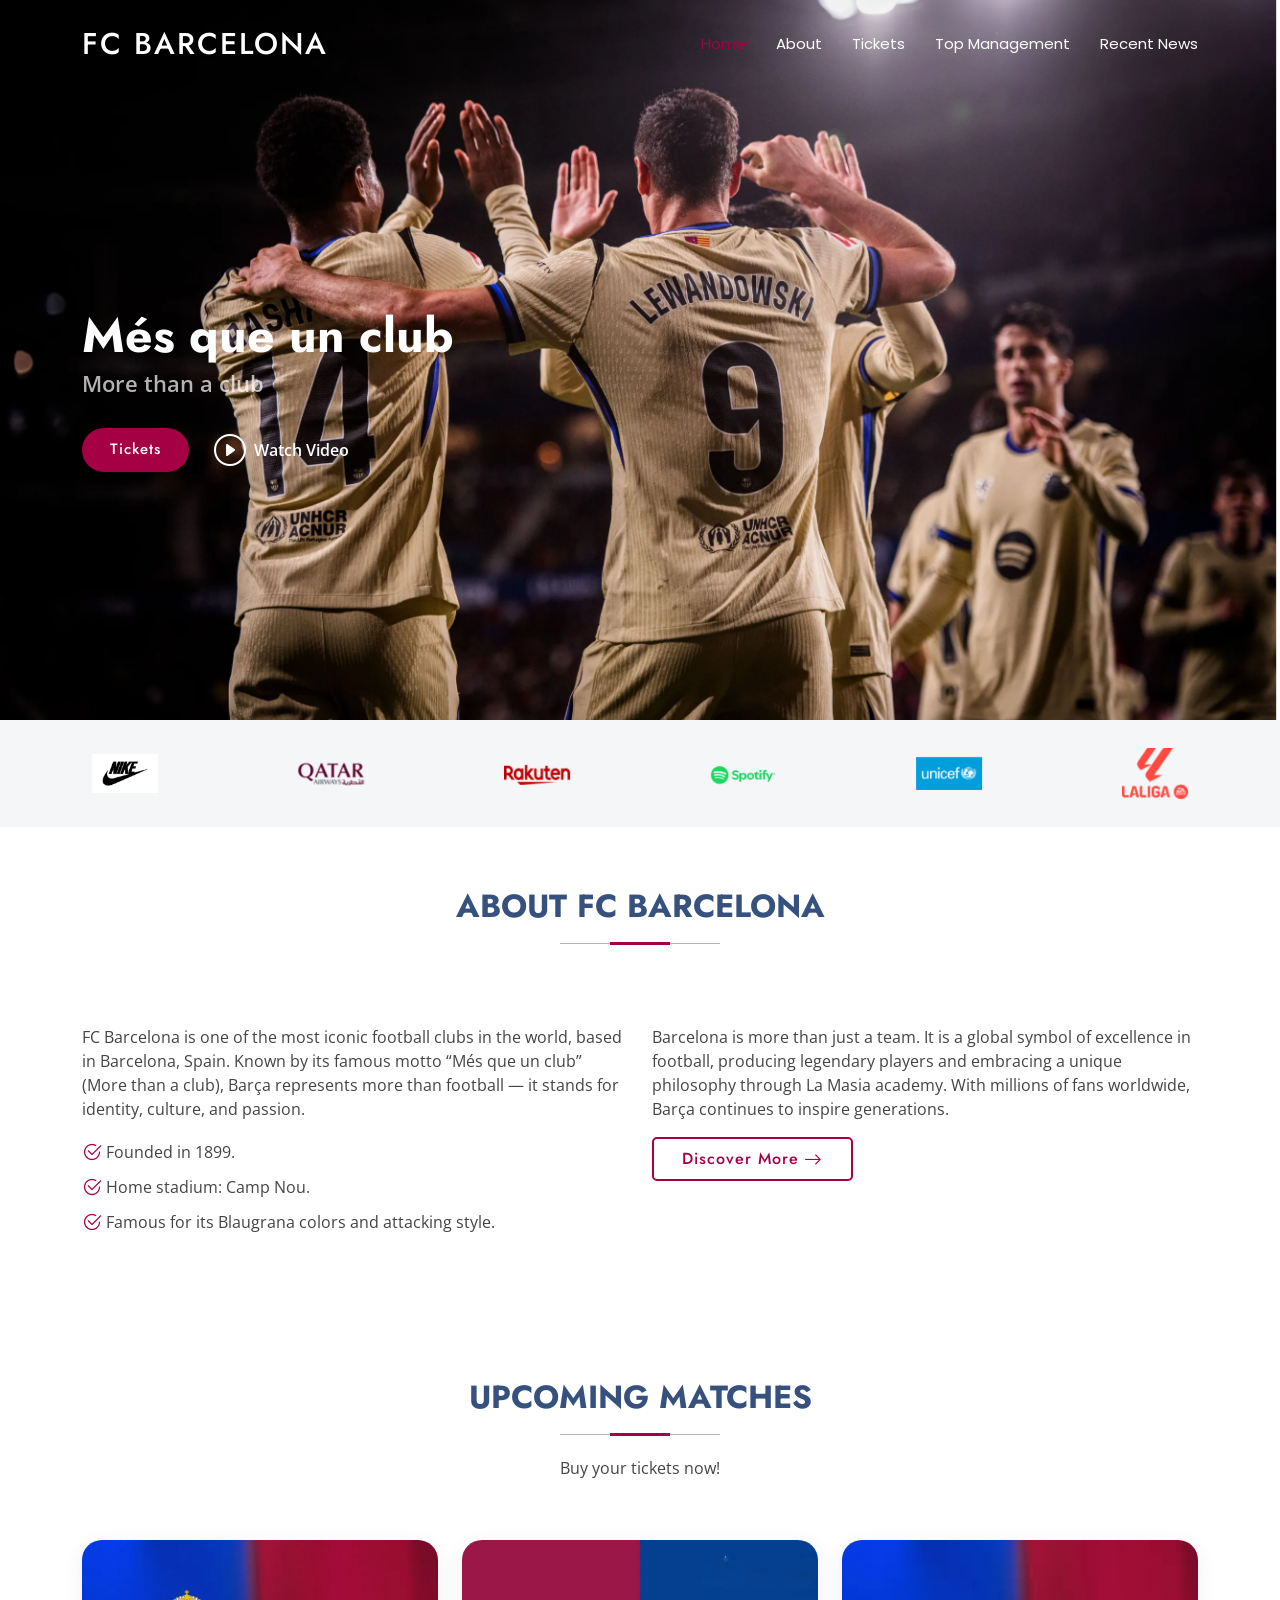
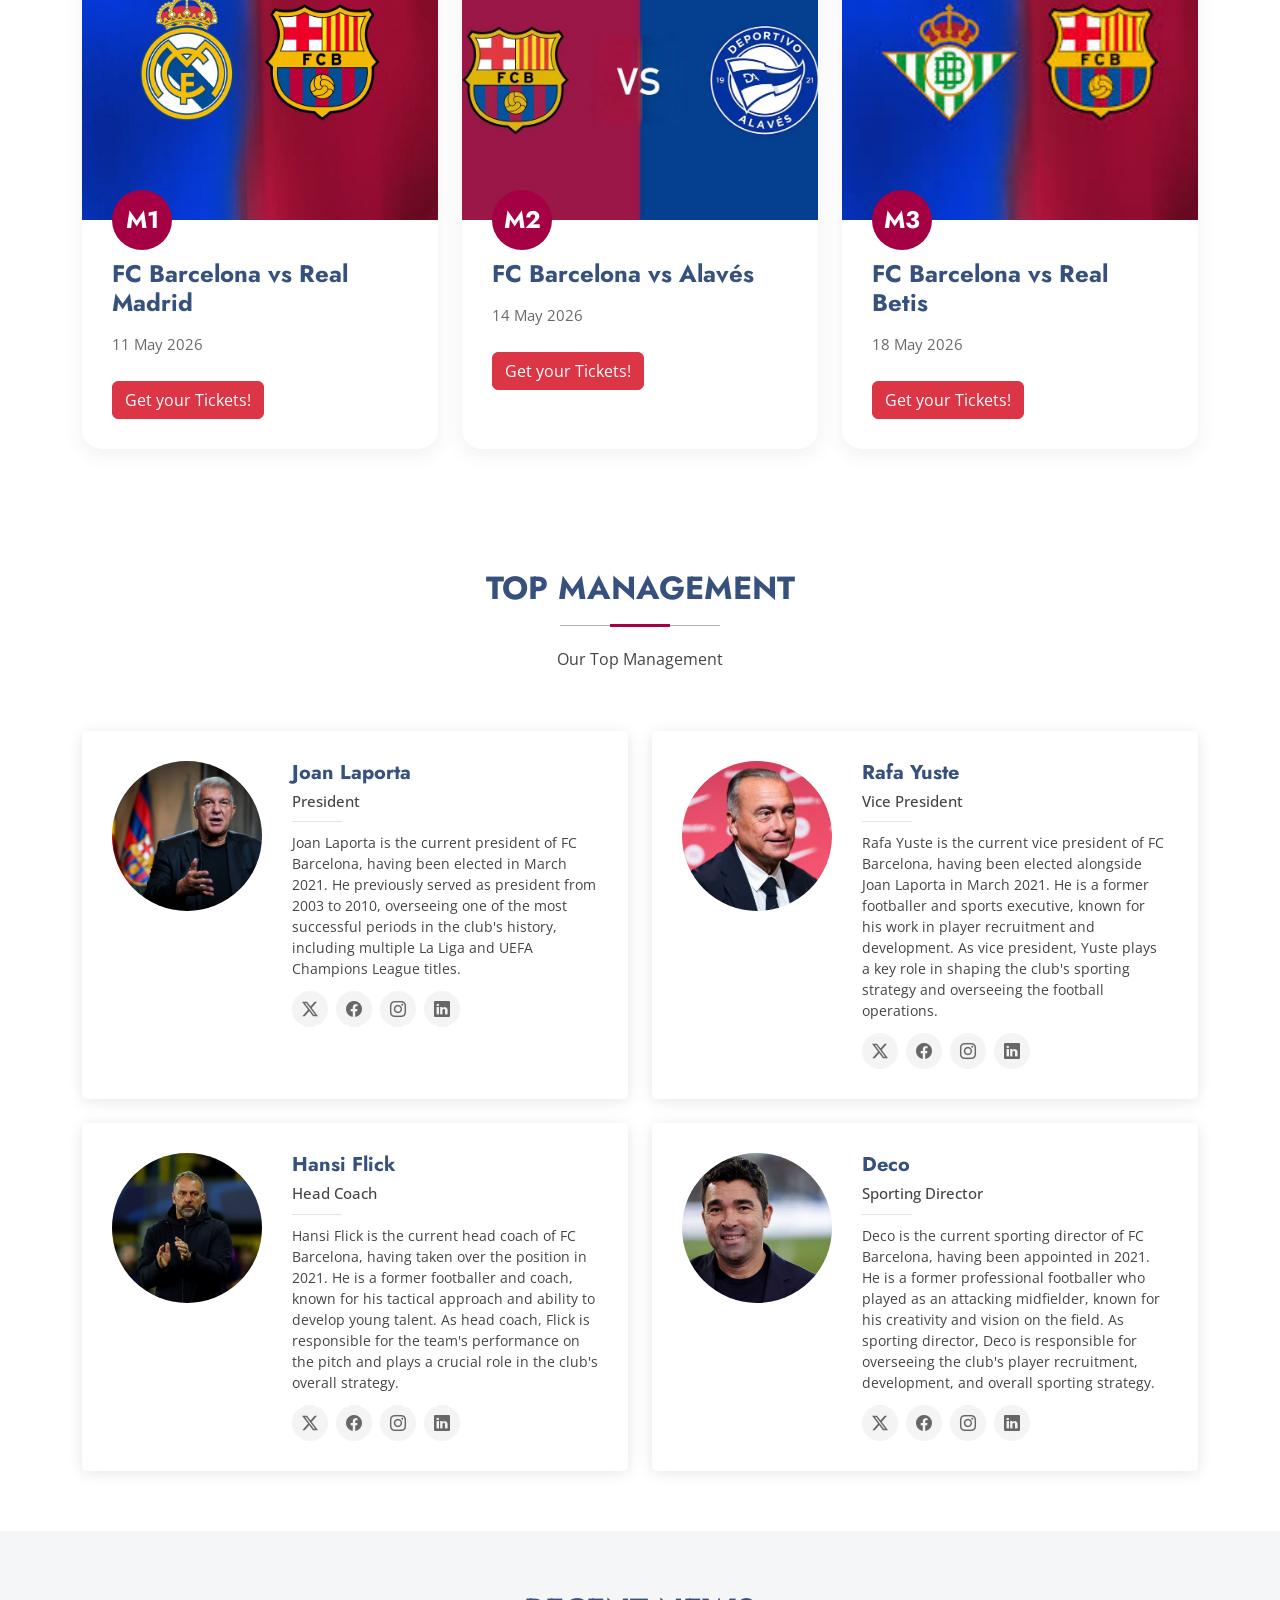
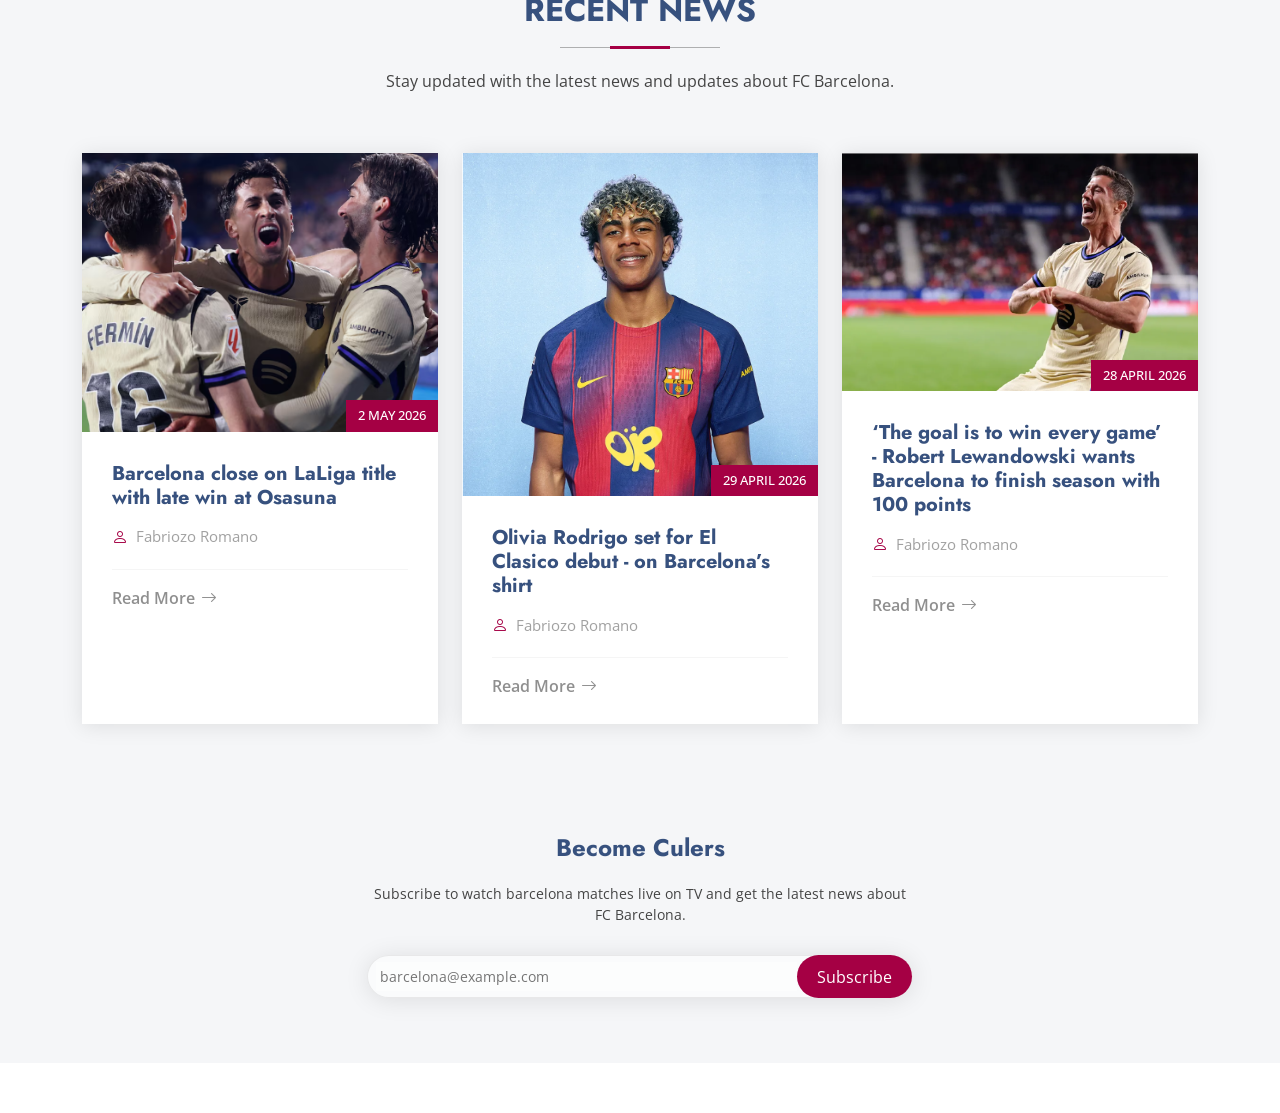
==== commit 8a3c79b8: "Tugas pra ETS" ====
--- a/tugas_ets.html
+++ b/tugas_ets.html
@@ -4,12 +4,12 @@
 <head>
     <meta charset="utf-8" />
     <meta content="width=device-width, initial-scale=1.0" name="viewport" />
-    <title>Index - Arsha Bootstrap Template</title>
+    <title>FC Barcelona</title>
     <meta name="description" content="" />
     <meta name="keywords" content="" />
 
     <!-- Favicons -->
-    <link href="assets/img/favicon.png" rel="icon" />
+    <link href="assets/img/logo/barka.png" rel="icon" />
     <link href="assets/img/apple-touch-icon.png" rel="apple-touch-icon" />
 
     <!-- Fonts -->
@@ -75,9 +75,9 @@
                         <p>More than a club</p>
                         <div class="d-flex">
                             <a href="#tickets" class="btn-get-started">Tickets</a>
-                            <a href="https://www.youtube.com/channel/UC14UlmYlSNiQCBe9Eookf_A"
+                            <a href="https://youtu.be/1yLAv469o-I?si=BTCoG4_bZfguTF7H"
                                 class="glightbox btn-watch-video d-flex align-items-center"><i
-                                    class="bi bi-play-circle"></i><span>Youtube Channel</span></a>
+                                    class="bi bi-play-circle"></i><span>Watch Video</span></a>
                         </div>
                     </div>
                 </div>
